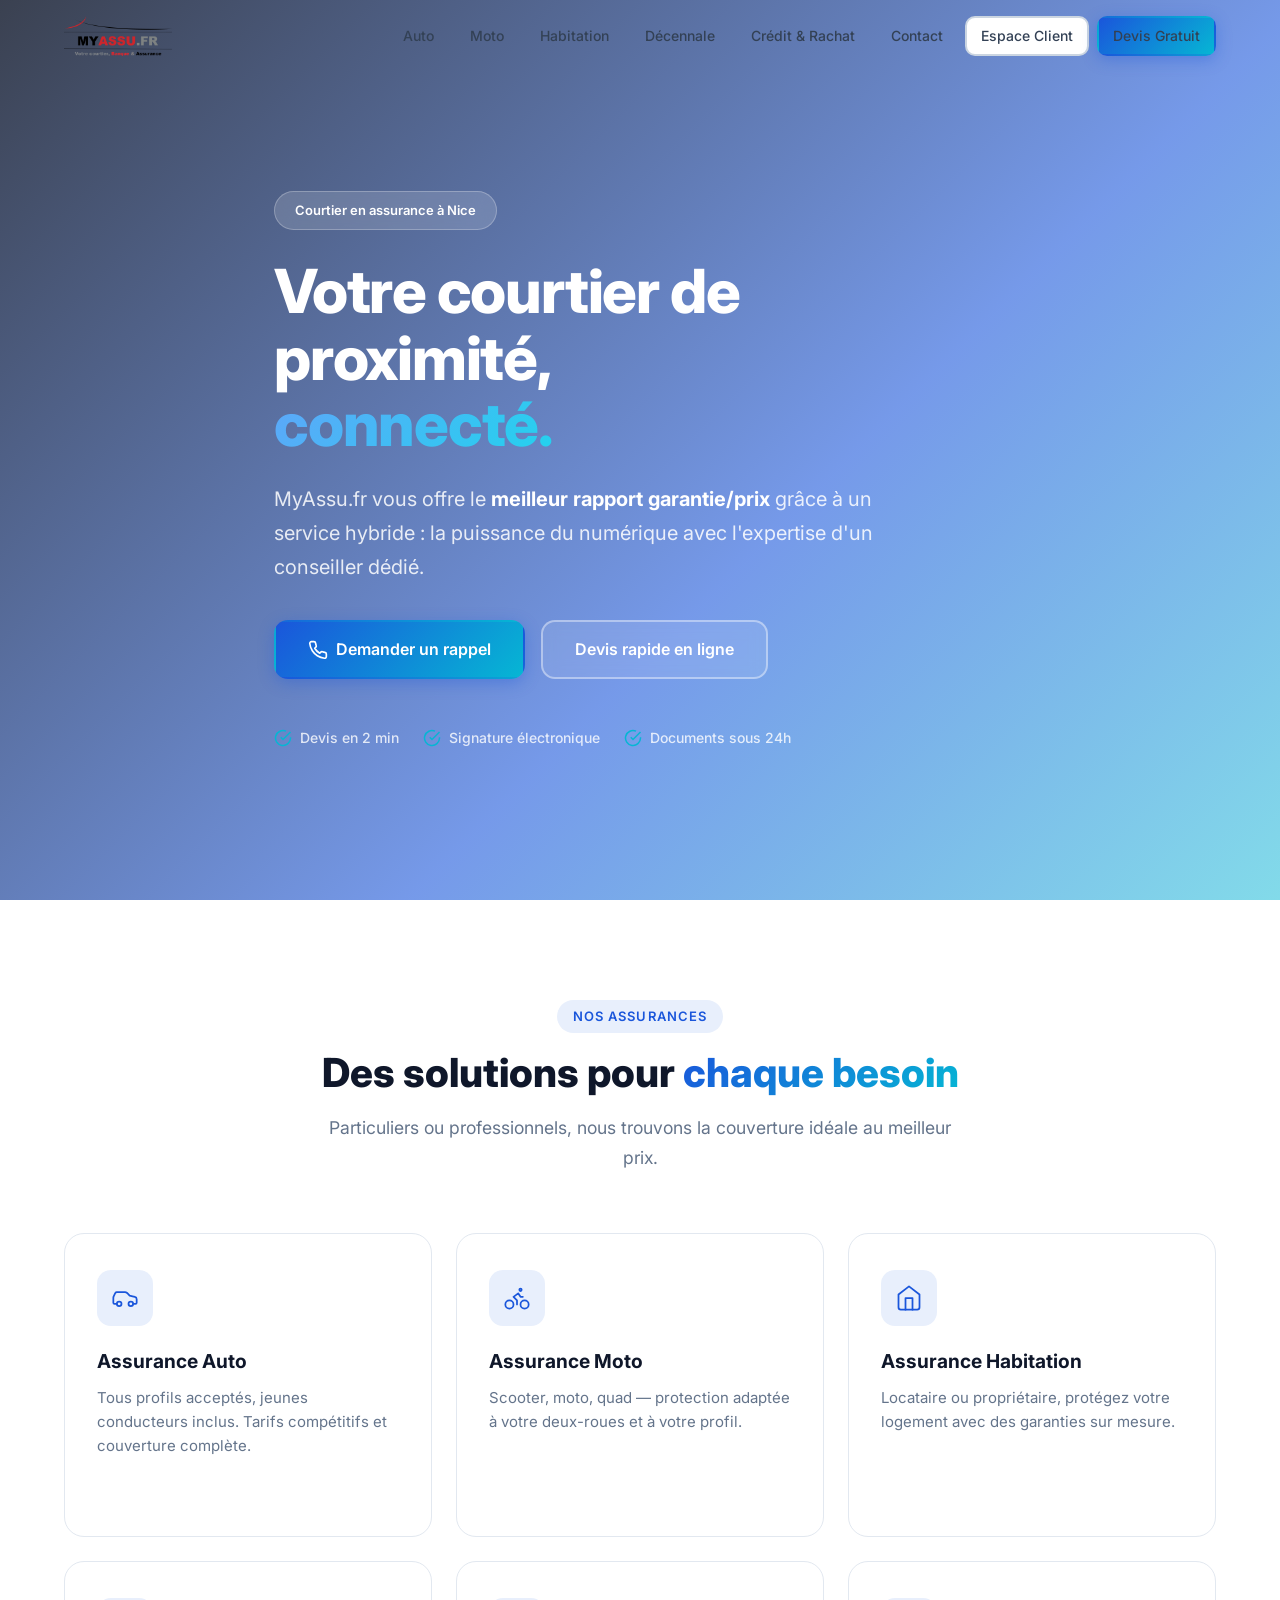
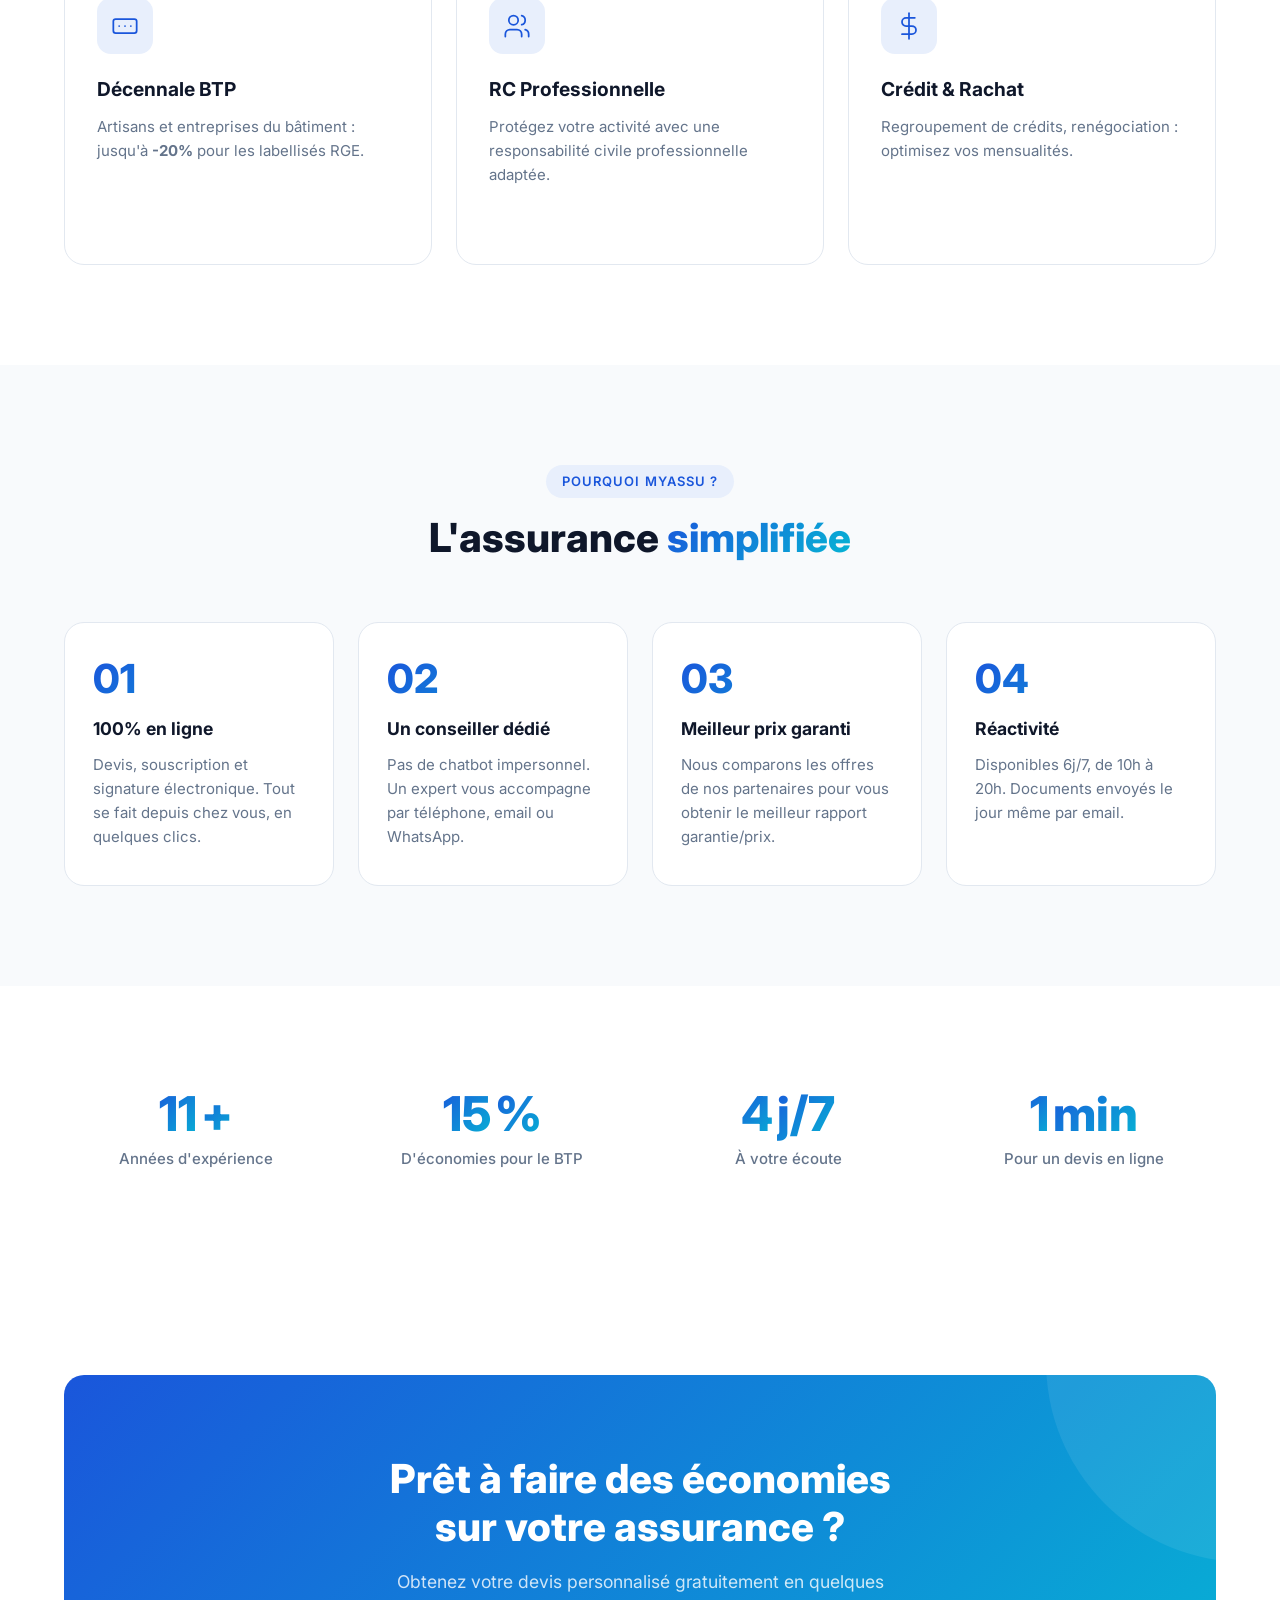
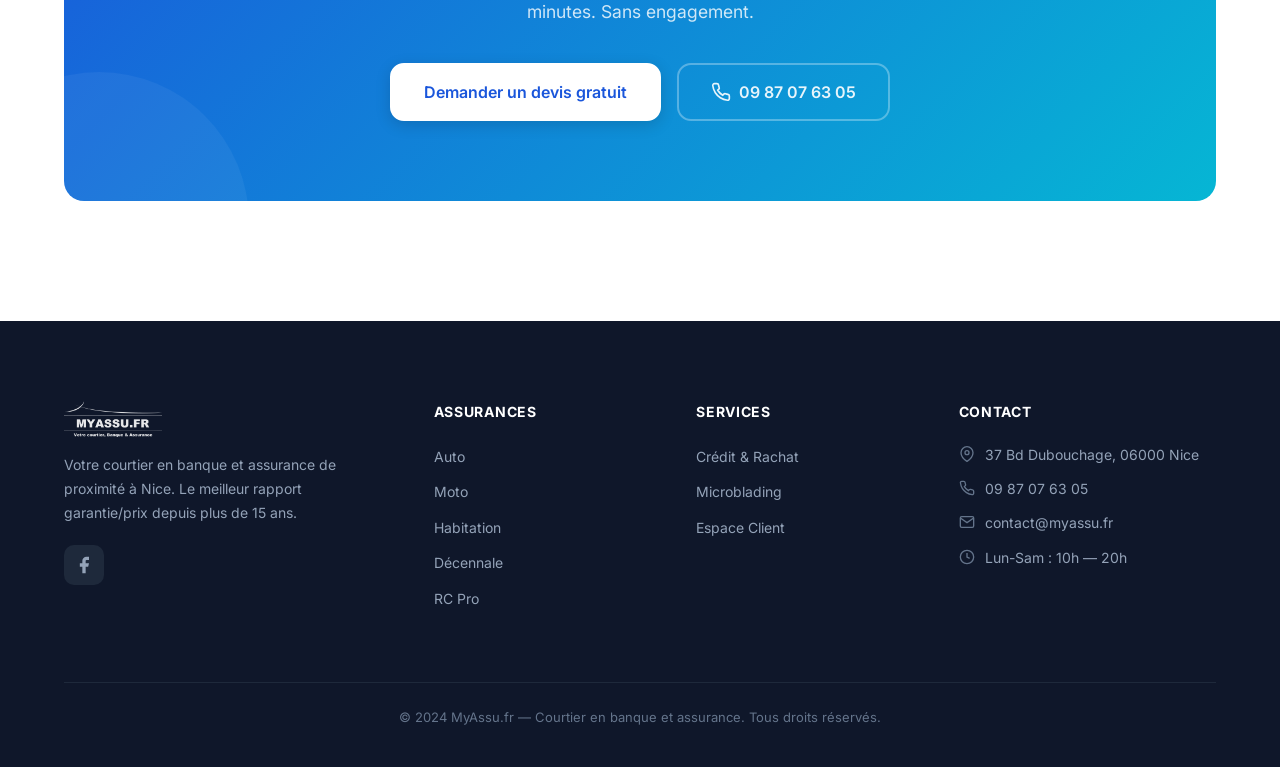
==== index.html @ 9a88eab0 "Initial commit: landing page MyAssu.fr Landing page statique moderne pour démarchage client. Hero av" ====
<!DOCTYPE html>
<html lang="fr">
<head>
  <meta charset="UTF-8">
  <meta name="viewport" content="width=device-width, initial-scale=1.0">
  <title>MyAssu.fr — Courtier en Assurance à Nice</title>
  <meta name="description" content="MyAssu.fr, votre courtier en banque et assurance de proximité à Nice. Devis en ligne, signature électronique, meilleur rapport garantie/prix.">
  <link rel="stylesheet" href="css/style.css">
  <link rel="preconnect" href="https://fonts.googleapis.com">
  <link rel="preconnect" href="https://fonts.gstatic.com" crossorigin>
  <link href="https://fonts.googleapis.com/css2?family=Inter:wght@400;500;600;700;800&display=swap" rel="stylesheet">
</head>
<body>

  <!-- NAVBAR -->
  <nav class="navbar" id="navbar">
    <div class="container nav-container">
      <a href="https://myassu.fr/" class="nav-logo">
        <img src="assets/logo.png" alt="MyAssu.fr">
      </a>
      <button class="nav-toggle" id="navToggle" aria-label="Menu">
        <span></span><span></span><span></span>
      </button>
      <ul class="nav-links" id="navLinks">
        <li><a href="https://myassu.fr/Assurance-Auto/">Auto</a></li>
        <li><a href="https://myassu.fr/Assurance-Moto/">Moto</a></li>
        <li><a href="https://myassu.fr/Assurance-Habitation/">Habitation</a></li>
        <li><a href="https://myassu.fr/Assurance-Decennale/">Décennale</a></li>
        <li><a href="https://myassu.fr/Crédit-Rachat/">Crédit & Rachat</a></li>
        <li><a href="https://myassu.fr/Contacts/">Contact</a></li>
        <li><a href="http://www.gestion-assurances.com/clients/pages/spc_connexion_client.aspx?Domaine=myassu.fr" class="btn btn-sm btn-outline">Espace Client</a></li>
        <li><a href="https://myassu.fr/Contacts/" class="btn btn-sm btn-primary">Devis Gratuit</a></li>
      </ul>
    </div>
  </nav>

  <!-- HERO -->
  <header class="hero">
    <div class="hero-bg">
      <video class="hero-video" autoplay muted loop playsinline>
        <source src="assets/hero-video.mp4" type="video/mp4">
      </video>
      <div class="hero-overlay"></div>
    </div>
    <div class="container hero-content">
      <div class="hero-badge">Courtier en assurance à Nice</div>
      <h1>Votre courtier de proximité,<br><span class="text-gradient">connecté.</span></h1>
      <p class="hero-subtitle">MyAssu.fr vous offre le <strong>meilleur rapport garantie/prix</strong> grâce à un service hybride : la puissance du numérique avec l'expertise d'un conseiller dédié.</p>
      <div class="hero-ctas">
        <a href="https://myassu.fr/Contacts/" class="btn btn-primary btn-lg">
          <svg width="20" height="20" viewBox="0 0 24 24" fill="none" stroke="currentColor" stroke-width="2" stroke-linecap="round" stroke-linejoin="round"><path d="M22 16.92v3a2 2 0 0 1-2.18 2 19.79 19.79 0 0 1-8.63-3.07 19.5 19.5 0 0 1-6-6 19.79 19.79 0 0 1-3.07-8.67A2 2 0 0 1 4.11 2h3a2 2 0 0 1 2 1.72c.127.96.361 1.903.7 2.81a2 2 0 0 1-.45 2.11L8.09 9.91a16 16 0 0 0 6 6l1.27-1.27a2 2 0 0 1 2.11-.45c.907.339 1.85.573 2.81.7A2 2 0 0 1 22 16.92z"/></svg>
          Demander un rappel
        </a>
        <a href="https://myassu.fr/Contacts/" class="btn btn-outline btn-lg">Devis rapide en ligne</a>
      </div>
      <div class="hero-trust">
        <div class="trust-item">
          <svg width="18" height="18" viewBox="0 0 24 24" fill="none" stroke="currentColor" stroke-width="2"><path d="M22 11.08V12a10 10 0 1 1-5.93-9.14"/><polyline points="22 4 12 14.01 9 11.01"/></svg>
          Devis en 2 min
        </div>
        <div class="trust-item">
          <svg width="18" height="18" viewBox="0 0 24 24" fill="none" stroke="currentColor" stroke-width="2"><path d="M22 11.08V12a10 10 0 1 1-5.93-9.14"/><polyline points="22 4 12 14.01 9 11.01"/></svg>
          Signature électronique
        </div>
        <div class="trust-item">
          <svg width="18" height="18" viewBox="0 0 24 24" fill="none" stroke="currentColor" stroke-width="2"><path d="M22 11.08V12a10 10 0 1 1-5.93-9.14"/><polyline points="22 4 12 14.01 9 11.01"/></svg>
          Documents sous 24h
        </div>
      </div>
    </div>
  </header>

  <!-- SERVICES -->
  <section class="services" id="services">
    <div class="container">
      <div class="section-header">
        <span class="section-tag">Nos Assurances</span>
        <h2>Des solutions pour <span class="text-gradient">chaque besoin</span></h2>
        <p>Particuliers ou professionnels, nous trouvons la couverture idéale au meilleur prix.</p>
      </div>
      <div class="services-grid">

        <a href="https://myassu.fr/Assurance-Auto/" class="service-card">
          <div class="service-icon">
            <svg width="28" height="28" viewBox="0 0 24 24" fill="none" stroke="currentColor" stroke-width="1.5" stroke-linecap="round" stroke-linejoin="round"><path d="M19 17h2c.6 0 1-.4 1-1v-3c0-.9-.7-1.7-1.5-1.9C18.7 10.6 16 10 16 10s-1.3-1.4-2.2-2.3c-.5-.4-1.1-.7-1.8-.7H5c-.6 0-1.1.4-1.4.9l-1.4 2.9A3.7 3.7 0 0 0 2 12v4c0 .6.4 1 1 1h2"/><circle cx="7" cy="17" r="2"/><circle cx="17" cy="17" r="2"/></svg>
          </div>
          <h3>Assurance Auto</h3>
          <p>Tous profils acceptés, jeunes conducteurs inclus. Tarifs compétitifs et couverture complète.</p>
          <span class="service-link">Obtenir un devis →</span>
        </a>

        <a href="https://myassu.fr/Assurance-Moto/" class="service-card">
          <div class="service-icon">
            <svg width="28" height="28" viewBox="0 0 24 24" fill="none" stroke="currentColor" stroke-width="1.5" stroke-linecap="round" stroke-linejoin="round"><circle cx="18.5" cy="17.5" r="3.5"/><circle cx="5.5" cy="17.5" r="3.5"/><path d="M15 6a1 1 0 1 0 0-2 1 1 0 0 0 0 2zm-3 11.5V14l-3-3 4-3 2 3h2"/></svg>
          </div>
          <h3>Assurance Moto</h3>
          <p>Scooter, moto, quad — protection adaptée à votre deux-roues et à votre profil.</p>
          <span class="service-link">Obtenir un devis →</span>
        </a>

        <a href="https://myassu.fr/Assurance-Habitation/" class="service-card">
          <div class="service-icon">
            <svg width="28" height="28" viewBox="0 0 24 24" fill="none" stroke="currentColor" stroke-width="1.5" stroke-linecap="round" stroke-linejoin="round"><path d="m3 9 9-7 9 7v11a2 2 0 0 1-2 2H5a2 2 0 0 1-2-2z"/><polyline points="9 22 9 12 15 12 15 22"/></svg>
          </div>
          <h3>Assurance Habitation</h3>
          <p>Locataire ou propriétaire, protégez votre logement avec des garanties sur mesure.</p>
          <span class="service-link">Obtenir un devis →</span>
        </a>

        <a href="https://myassu.fr/Assurance-Decennale/" class="service-card">
          <div class="service-icon">
            <svg width="28" height="28" viewBox="0 0 24 24" fill="none" stroke="currentColor" stroke-width="1.5" stroke-linecap="round" stroke-linejoin="round"><rect x="2" y="6" width="20" height="12" rx="2"/><path d="M12 12h.01"/><path d="M17 12h.01"/><path d="M7 12h.01"/></svg>
          </div>
          <h3>Décennale BTP</h3>
          <p>Artisans et entreprises du bâtiment : jusqu'à <strong>-20%</strong> pour les labellisés RGE.</p>
          <span class="service-link">Obtenir un devis →</span>
        </a>

        <a href="https://myassurance.plussimple.fr/assurances" class="service-card">
          <div class="service-icon">
            <svg width="28" height="28" viewBox="0 0 24 24" fill="none" stroke="currentColor" stroke-width="1.5" stroke-linecap="round" stroke-linejoin="round"><path d="M16 21v-2a4 4 0 0 0-4-4H6a4 4 0 0 0-4 4v2"/><circle cx="9" cy="7" r="4"/><path d="M22 21v-2a4 4 0 0 0-3-3.87"/><path d="M16 3.13a4 4 0 0 1 0 7.75"/></svg>
          </div>
          <h3>RC Professionnelle</h3>
          <p>Protégez votre activité avec une responsabilité civile professionnelle adaptée.</p>
          <span class="service-link">Obtenir un devis →</span>
        </a>

        <a href="https://myassu.fr/Crédit-Rachat/" class="service-card">
          <div class="service-icon">
            <svg width="28" height="28" viewBox="0 0 24 24" fill="none" stroke="currentColor" stroke-width="1.5" stroke-linecap="round" stroke-linejoin="round"><line x1="12" y1="1" x2="12" y2="23"/><path d="M17 5H9.5a3.5 3.5 0 0 0 0 7h5a3.5 3.5 0 0 1 0 7H6"/></svg>
          </div>
          <h3>Crédit & Rachat</h3>
          <p>Regroupement de crédits, renégociation : optimisez vos mensualités.</p>
          <span class="service-link">En savoir plus →</span>
        </a>

      </div>
    </div>
  </section>

  <!-- AVANTAGES -->
  <section class="advantages">
    <div class="container">
      <div class="section-header">
        <span class="section-tag">Pourquoi MyAssu ?</span>
        <h2>L'assurance <span class="text-gradient">simplifiée</span></h2>
      </div>
      <div class="advantages-grid">
        <div class="advantage-card">
          <div class="advantage-number">01</div>
          <h3>100% en ligne</h3>
          <p>Devis, souscription et signature électronique. Tout se fait depuis chez vous, en quelques clics.</p>
        </div>
        <div class="advantage-card">
          <div class="advantage-number">02</div>
          <h3>Un conseiller dédié</h3>
          <p>Pas de chatbot impersonnel. Un expert vous accompagne par téléphone, email ou WhatsApp.</p>
        </div>
        <div class="advantage-card">
          <div class="advantage-number">03</div>
          <h3>Meilleur prix garanti</h3>
          <p>Nous comparons les offres de nos partenaires pour vous obtenir le meilleur rapport garantie/prix.</p>
        </div>
        <div class="advantage-card">
          <div class="advantage-number">04</div>
          <h3>Réactivité</h3>
          <p>Disponibles 6j/7, de 10h à 20h. Documents envoyés le jour même par email.</p>
        </div>
      </div>
    </div>
  </section>

  <!-- STATS -->
  <section class="stats">
    <div class="container">
      <div class="stats-grid">
        <div class="stat-item">
          <div class="stat-number" data-target="15">0</div>
          <div class="stat-suffix">+</div>
          <div class="stat-label">Années d'expérience</div>
        </div>
        <div class="stat-item">
          <div class="stat-number" data-target="20">0</div>
          <div class="stat-suffix">%</div>
          <div class="stat-label">D'économies pour le BTP</div>
        </div>
        <div class="stat-item">
          <div class="stat-number" data-target="6">0</div>
          <div class="stat-suffix">j/7</div>
          <div class="stat-label">À votre écoute</div>
        </div>
        <div class="stat-item">
          <div class="stat-number" data-target="2">0</div>
          <div class="stat-suffix">min</div>
          <div class="stat-label">Pour un devis en ligne</div>
        </div>
      </div>
    </div>
  </section>

  <!-- CTA -->
  <section class="cta-section">
    <div class="container">
      <div class="cta-card">
        <div class="cta-content">
          <h2>Prêt à faire des économies<br>sur votre assurance ?</h2>
          <p>Obtenez votre devis personnalisé gratuitement en quelques minutes. Sans engagement.</p>
          <div class="cta-buttons">
            <a href="https://myassu.fr/Contacts/" class="btn btn-white btn-lg">
              Demander un devis gratuit
            </a>
            <a href="tel:0987076305" class="btn btn-ghost btn-lg">
              <svg width="20" height="20" viewBox="0 0 24 24" fill="none" stroke="currentColor" stroke-width="2"><path d="M22 16.92v3a2 2 0 0 1-2.18 2 19.79 19.79 0 0 1-8.63-3.07 19.5 19.5 0 0 1-6-6 19.79 19.79 0 0 1-3.07-8.67A2 2 0 0 1 4.11 2h3a2 2 0 0 1 2 1.72c.127.96.361 1.903.7 2.81a2 2 0 0 1-.45 2.11L8.09 9.91a16 16 0 0 0 6 6l1.27-1.27a2 2 0 0 1 2.11-.45c.907.339 1.85.573 2.81.7A2 2 0 0 1 22 16.92z"/></svg>
              09 87 07 63 05
            </a>
          </div>
        </div>
      </div>
    </div>
  </section>

  <!-- FOOTER -->
  <footer class="footer">
    <div class="container">
      <div class="footer-grid">
        <div class="footer-brand">
          <img src="assets/logo.png" alt="MyAssu.fr" class="footer-logo">
          <p>Votre courtier en banque et assurance de proximité à Nice. Le meilleur rapport garantie/prix depuis plus de 15 ans.</p>
          <div class="footer-social">
            <a href="https://www.facebook.com/myassu.myassu.1/" aria-label="Facebook" target="_blank" rel="noopener">
              <svg width="20" height="20" viewBox="0 0 24 24" fill="currentColor"><path d="M18 2h-3a5 5 0 0 0-5 5v3H7v4h3v8h4v-8h3l1-4h-4V7a1 1 0 0 1 1-1h3z"/></svg>
            </a>
          </div>
        </div>
        <div class="footer-links">
          <h4>Assurances</h4>
          <ul>
            <li><a href="https://myassu.fr/Assurance-Auto/">Auto</a></li>
            <li><a href="https://myassu.fr/Assurance-Moto/">Moto</a></li>
            <li><a href="https://myassu.fr/Assurance-Habitation/">Habitation</a></li>
            <li><a href="https://myassu.fr/Assurance-Decennale/">Décennale</a></li>
            <li><a href="https://myassurance.plussimple.fr/assurances">RC Pro</a></li>
          </ul>
        </div>
        <div class="footer-links">
          <h4>Services</h4>
          <ul>
            <li><a href="https://myassu.fr/Crédit-Rachat/">Crédit & Rachat</a></li>
            <li><a href="https://myassu.fr/Assurance-Microblading/">Microblading</a></li>
            <li><a href="http://www.gestion-assurances.com/clients/pages/spc_connexion_client.aspx?Domaine=myassu.fr">Espace Client</a></li>
          </ul>
        </div>
        <div class="footer-contact">
          <h4>Contact</h4>
          <ul>
            <li>
              <svg width="16" height="16" viewBox="0 0 24 24" fill="none" stroke="currentColor" stroke-width="2"><path d="M21 10c0 7-9 13-9 13s-9-6-9-13a9 9 0 0 1 18 0z"/><circle cx="12" cy="10" r="3"/></svg>
              37 Bd Dubouchage, 06000 Nice
            </li>
            <li>
              <svg width="16" height="16" viewBox="0 0 24 24" fill="none" stroke="currentColor" stroke-width="2"><path d="M22 16.92v3a2 2 0 0 1-2.18 2 19.79 19.79 0 0 1-8.63-3.07 19.5 19.5 0 0 1-6-6 19.79 19.79 0 0 1-3.07-8.67A2 2 0 0 1 4.11 2h3a2 2 0 0 1 2 1.72c.127.96.361 1.903.7 2.81a2 2 0 0 1-.45 2.11L8.09 9.91a16 16 0 0 0 6 6l1.27-1.27a2 2 0 0 1 2.11-.45c.907.339 1.85.573 2.81.7A2 2 0 0 1 22 16.92z"/></svg>
              <a href="tel:0987076305">09 87 07 63 05</a>
            </li>
            <li>
              <svg width="16" height="16" viewBox="0 0 24 24" fill="none" stroke="currentColor" stroke-width="2"><path d="M4 4h16c1.1 0 2 .9 2 2v12c0 1.1-.9 2-2 2H4c-1.1 0-2-.9-2-2V6c0-1.1.9-2 2-2z"/><polyline points="22,6 12,13 2,6"/></svg>
              <a href="mailto:contact@myassu.fr">contact@myassu.fr</a>
            </li>
            <li>
              <svg width="16" height="16" viewBox="0 0 24 24" fill="none" stroke="currentColor" stroke-width="2"><circle cx="12" cy="12" r="10"/><polyline points="12 6 12 12 16 14"/></svg>
              Lun-Sam : 10h — 20h
            </li>
          </ul>
        </div>
      </div>
      <div class="footer-bottom">
        <p>&copy; 2024 MyAssu.fr — Courtier en banque et assurance. Tous droits réservés.</p>
      </div>
    </div>
  </footer>

  <script src="js/main.js"></script>
</body>
</html>
---- css/style.css ----
/* ============================================
   MyAssu.fr — Modern Landing Page
   ============================================ */

:root {
  --primary: #1a56db;
  --primary-dark: #1442a8;
  --primary-light: #e8effc;
  --accent: #06b6d4;
  --accent-dark: #0891b2;
  --dark: #0f172a;
  --dark-700: #1e293b;
  --dark-600: #334155;
  --gray-500: #64748b;
  --gray-400: #94a3b8;
  --gray-300: #cbd5e1;
  --gray-200: #e2e8f0;
  --gray-100: #f1f5f9;
  --gray-50: #f8fafc;
  --white: #ffffff;
  --gradient: linear-gradient(135deg, var(--primary), var(--accent));
  --gradient-text: linear-gradient(135deg, var(--primary), var(--accent));
  --shadow-sm: 0 1px 2px rgba(0,0,0,.05);
  --shadow: 0 4px 6px -1px rgba(0,0,0,.07), 0 2px 4px -2px rgba(0,0,0,.05);
  --shadow-md: 0 10px 25px -5px rgba(0,0,0,.08), 0 8px 10px -6px rgba(0,0,0,.04);
  --shadow-lg: 0 20px 50px -12px rgba(0,0,0,.12);
  --shadow-xl: 0 25px 60px -12px rgba(0,0,0,.18);
  --radius: 12px;
  --radius-lg: 20px;
  --radius-full: 9999px;
  --transition: .25s cubic-bezier(.4,0,.2,1);
}

/* RESET */
*,*::before,*::after{box-sizing:border-box;margin:0;padding:0}
html{scroll-behavior:smooth;-webkit-font-smoothing:antialiased;-moz-osx-font-smoothing:grayscale}
body{font-family:'Inter',system-ui,-apple-system,sans-serif;color:var(--dark);line-height:1.6;background:var(--white);overflow-x:hidden}
a{text-decoration:none;color:inherit;transition:color var(--transition)}
ul{list-style:none}
img{max-width:100%;height:auto;display:block}

/* CONTAINER */
.container{max-width:1200px;margin:0 auto;padding:0 24px}

/* BUTTONS */
.btn{display:inline-flex;align-items:center;gap:8px;font-weight:600;font-size:.938rem;border-radius:var(--radius);padding:12px 24px;transition:all var(--transition);cursor:pointer;border:2px solid transparent;line-height:1.4}
.btn-sm{padding:8px 18px;font-size:.875rem;border-radius:10px}
.btn-lg{padding:16px 32px;font-size:1rem;border-radius:14px}
.btn-primary{background:var(--gradient);color:var(--white);border-color:transparent;box-shadow:0 4px 15px rgba(26,86,219,.35)}
.btn-primary:hover{transform:translateY(-2px);box-shadow:0 8px 25px rgba(26,86,219,.45)}
.btn-outline{border-color:var(--gray-300);color:var(--dark);background:var(--white)}
.btn-outline:hover{border-color:var(--primary);color:var(--primary);background:var(--primary-light)}
.hero .btn-outline{border-color:rgba(255,255,255,.4);color:var(--white);background:rgba(255,255,255,.1);backdrop-filter:blur(8px)}
.hero .btn-outline:hover{border-color:var(--white);background:rgba(255,255,255,.2);color:var(--white)}
.btn-white{background:var(--white);color:var(--primary);border-color:var(--white);box-shadow:0 4px 15px rgba(0,0,0,.15)}
.btn-white:hover{transform:translateY(-2px);box-shadow:0 8px 25px rgba(0,0,0,.2)}
.btn-ghost{color:rgba(255,255,255,.9);border-color:rgba(255,255,255,.3)}
.btn-ghost:hover{color:var(--white);border-color:var(--white);background:rgba(255,255,255,.1)}

/* TEXT GRADIENT */
.text-gradient{background:var(--gradient-text);-webkit-background-clip:text;-webkit-text-fill-color:transparent;background-clip:text}
.hero .text-gradient{background:linear-gradient(135deg, #60a5fa, #22d3ee);-webkit-background-clip:text;-webkit-text-fill-color:transparent;background-clip:text}

/* SECTION HEADER */
.section-header{text-align:center;max-width:640px;margin:0 auto 60px}
.section-tag{display:inline-block;font-size:.813rem;font-weight:600;text-transform:uppercase;letter-spacing:.08em;color:var(--primary);background:var(--primary-light);padding:6px 16px;border-radius:var(--radius-full);margin-bottom:16px}
.section-header h2{font-size:clamp(1.75rem,4vw,2.5rem);font-weight:800;line-height:1.2;margin-bottom:16px}
.section-header p{font-size:1.1rem;color:var(--gray-500);line-height:1.7}

/* ============================================
   NAVBAR
   ============================================ */
.navbar{position:fixed;top:0;left:0;right:0;z-index:1000;padding:16px 0;transition:all var(--transition)}
.navbar.scrolled{background:rgba(255,255,255,.92);backdrop-filter:blur(20px);-webkit-backdrop-filter:blur(20px);box-shadow:var(--shadow);padding:10px 0}
.nav-container{display:flex;align-items:center;justify-content:space-between}
.nav-logo img{height:40px;width:auto}
.nav-links{display:flex;align-items:center;gap:8px}
.nav-links a{font-size:.875rem;font-weight:500;color:var(--dark-600);padding:8px 14px;border-radius:10px;transition:all var(--transition)}
.nav-links a:hover{color:var(--primary);background:var(--primary-light)}

/* Mobile toggle */
.nav-toggle{display:none;flex-direction:column;gap:5px;background:none;border:none;cursor:pointer;padding:8px}
.nav-toggle span{width:24px;height:2px;background:var(--dark);border-radius:2px;transition:all var(--transition)}
.nav-toggle.active span:nth-child(1){transform:rotate(45deg) translate(5px,5px)}
.nav-toggle.active span:nth-child(2){opacity:0}
.nav-toggle.active span:nth-child(3){transform:rotate(-45deg) translate(5px,-5px)}

/* ============================================
   HERO
   ============================================ */
.hero{position:relative;min-height:100vh;display:flex;align-items:center;padding:120px 0 80px;overflow:hidden}
.hero-bg{position:absolute;inset:0;z-index:0}
.hero-video{position:absolute;top:50%;left:50%;min-width:100%;min-height:100%;width:auto;height:auto;transform:translate(-50%,-50%);object-fit:cover}
.hero-overlay{position:absolute;inset:0;background:linear-gradient(135deg, rgba(15,23,42,.82) 0%, rgba(26,86,219,.6) 60%, rgba(6,182,212,.5) 100%)}
.hero-content{position:relative;z-index:1;max-width:780px}
.hero-badge{display:inline-flex;align-items:center;gap:8px;font-size:.813rem;font-weight:600;color:var(--white);background:rgba(255,255,255,.15);border:1px solid rgba(255,255,255,.25);padding:8px 20px;border-radius:var(--radius-full);margin-bottom:28px;backdrop-filter:blur(10px)}
.hero h1{font-size:clamp(2.2rem,5.5vw,3.8rem);font-weight:800;line-height:1.1;letter-spacing:-.02em;margin-bottom:24px;color:var(--white)}
.hero-subtitle{font-size:clamp(1.05rem,2vw,1.25rem);color:rgba(255,255,255,.85);line-height:1.7;max-width:600px;margin-bottom:36px}
.hero-subtitle strong{color:var(--white)}
.hero-ctas{display:flex;flex-wrap:wrap;gap:16px;margin-bottom:48px}
.hero-trust{display:flex;flex-wrap:wrap;gap:24px}
.trust-item{display:flex;align-items:center;gap:8px;font-size:.875rem;font-weight:500;color:rgba(255,255,255,.8)}
.trust-item svg{color:var(--accent);flex-shrink:0}

/* ============================================
   SERVICES
   ============================================ */
.services{padding:100px 0;background:var(--white)}
.services-grid{display:grid;grid-template-columns:repeat(3,1fr);gap:24px}
.service-card{display:block;padding:36px 32px;border-radius:var(--radius-lg);border:1px solid var(--gray-200);background:var(--white);transition:all var(--transition)}
.service-card:hover{border-color:var(--primary);box-shadow:var(--shadow-lg);transform:translateY(-4px)}
.service-icon{width:56px;height:56px;display:flex;align-items:center;justify-content:center;border-radius:14px;background:var(--primary-light);color:var(--primary);margin-bottom:20px;transition:all var(--transition)}
.service-card:hover .service-icon{background:var(--gradient);color:var(--white)}
.service-card h3{font-size:1.2rem;font-weight:700;margin-bottom:10px}
.service-card p{font-size:.938rem;color:var(--gray-500);line-height:1.6;margin-bottom:16px}
.service-link{font-size:.875rem;font-weight:600;color:var(--primary);opacity:0;transform:translateX(-8px);transition:all var(--transition)}
.service-card:hover .service-link{opacity:1;transform:translateX(0)}

/* ============================================
   ADVANTAGES
   ============================================ */
.advantages{padding:100px 0;background:var(--gray-50)}
.advantages-grid{display:grid;grid-template-columns:repeat(4,1fr);gap:24px}
.advantage-card{padding:36px 28px;border-radius:var(--radius-lg);background:var(--white);border:1px solid var(--gray-200);transition:all var(--transition)}
.advantage-card:hover{box-shadow:var(--shadow-md);transform:translateY(-2px)}
.advantage-number{font-size:2.5rem;font-weight:800;background:var(--gradient-text);-webkit-background-clip:text;-webkit-text-fill-color:transparent;background-clip:text;margin-bottom:16px;line-height:1}
.advantage-card h3{font-size:1.1rem;font-weight:700;margin-bottom:10px}
.advantage-card p{font-size:.938rem;color:var(--gray-500);line-height:1.6}

/* ============================================
   STATS
   ============================================ */
.stats{padding:80px 0;background:var(--white)}
.stats-grid{display:grid;grid-template-columns:repeat(4,1fr);gap:32px;text-align:center}
.stat-item{padding:24px}
.stat-number,.stat-suffix{display:inline;font-size:3rem;font-weight:800;background:var(--gradient-text);-webkit-background-clip:text;-webkit-text-fill-color:transparent;background-clip:text;line-height:1}
.stat-label{font-size:.938rem;color:var(--gray-500);margin-top:8px;font-weight:500}

/* ============================================
   CTA
   ============================================ */
.cta-section{padding:100px 0 120px}
.cta-card{background:var(--gradient);border-radius:var(--radius-lg);padding:80px 60px;text-align:center;position:relative;overflow:hidden}
.cta-card::before{content:'';position:absolute;top:-50%;right:-20%;width:400px;height:400px;border-radius:50%;background:rgba(255,255,255,.08);pointer-events:none}
.cta-card::after{content:'';position:absolute;bottom:-40%;left:-10%;width:300px;height:300px;border-radius:50%;background:rgba(255,255,255,.05);pointer-events:none}
.cta-content{position:relative;z-index:1}
.cta-content h2{font-size:clamp(1.5rem,4vw,2.5rem);font-weight:800;color:var(--white);line-height:1.2;margin-bottom:16px}
.cta-content p{font-size:1.1rem;color:rgba(255,255,255,.8);max-width:500px;margin:0 auto 36px;line-height:1.7}
.cta-buttons{display:flex;flex-wrap:wrap;gap:16px;justify-content:center}

/* ============================================
   FOOTER
   ============================================ */
.footer{background:var(--dark);color:var(--gray-400);padding:80px 0 40px}
.footer-grid{display:grid;grid-template-columns:1.5fr 1fr 1fr 1.2fr;gap:48px;margin-bottom:60px}
.footer-logo{height:36px;width:auto;margin-bottom:16px;filter:brightness(0) invert(1);opacity:.9}
.footer-brand p{font-size:.875rem;line-height:1.7;max-width:280px}
.footer-social{display:flex;gap:12px;margin-top:20px}
.footer-social a{width:40px;height:40px;display:flex;align-items:center;justify-content:center;border-radius:10px;background:var(--dark-700);color:var(--gray-400);transition:all var(--transition)}
.footer-social a:hover{background:var(--primary);color:var(--white)}
.footer-links h4,.footer-contact h4{font-size:.875rem;font-weight:700;color:var(--white);text-transform:uppercase;letter-spacing:.05em;margin-bottom:20px}
.footer-links li{margin-bottom:10px}
.footer-links a{font-size:.875rem;transition:color var(--transition)}
.footer-links a:hover{color:var(--white)}
.footer-contact li{display:flex;align-items:flex-start;gap:10px;font-size:.875rem;margin-bottom:12px}
.footer-contact svg{flex-shrink:0;margin-top:2px;color:var(--gray-500)}
.footer-contact a{transition:color var(--transition)}
.footer-contact a:hover{color:var(--white)}
.footer-bottom{border-top:1px solid var(--dark-700);padding-top:24px;text-align:center;font-size:.813rem;color:var(--gray-500)}

/* ============================================
   ANIMATIONS
   ============================================ */
.fade-up{opacity:0;transform:translateY(30px);transition:opacity .6s ease,transform .6s ease}
.fade-up.visible{opacity:1;transform:translateY(0)}
.fade-up:nth-child(2){transition-delay:.1s}
.fade-up:nth-child(3){transition-delay:.2s}
.fade-up:nth-child(4){transition-delay:.3s}
.fade-up:nth-child(5){transition-delay:.4s}
.fade-up:nth-child(6){transition-delay:.5s}

/* ============================================
   RESPONSIVE
   ============================================ */
@media(max-width:1024px){
  .services-grid{grid-template-columns:repeat(2,1fr)}
  .advantages-grid{grid-template-columns:repeat(2,1fr)}
  .stats-grid{grid-template-columns:repeat(2,1fr)}
  .footer-grid{grid-template-columns:repeat(2,1fr);gap:36px}
}

@media(max-width:768px){
  .nav-toggle{display:flex}
  .nav-links{
    position:fixed;top:0;right:-100%;width:80%;max-width:360px;height:100vh;
    flex-direction:column;align-items:stretch;gap:4px;
    background:var(--white);padding:80px 24px 40px;
    box-shadow:var(--shadow-xl);transition:right .35s ease;z-index:999
  }
  .nav-links.active{right:0}
  .nav-links a{padding:14px 16px;font-size:1rem;border-radius:var(--radius)}
  .hero{min-height:auto;padding:140px 0 80px}
  .hero h1{font-size:2rem}
  .hero-ctas{flex-direction:column}
  .hero-ctas .btn{justify-content:center;width:100%}
  .hero-trust{flex-direction:column;gap:12px}
  .services-grid{grid-template-columns:1fr}
  .advantages-grid{grid-template-columns:1fr}
  .stats-grid{grid-template-columns:repeat(2,1fr);gap:16px}
  .stat-number,.stat-suffix{font-size:2.2rem}
  .cta-card{padding:48px 28px}
  .cta-buttons{flex-direction:column}
  .cta-buttons .btn{justify-content:center;width:100%}
  .footer-grid{grid-template-columns:1fr;gap:32px}
}
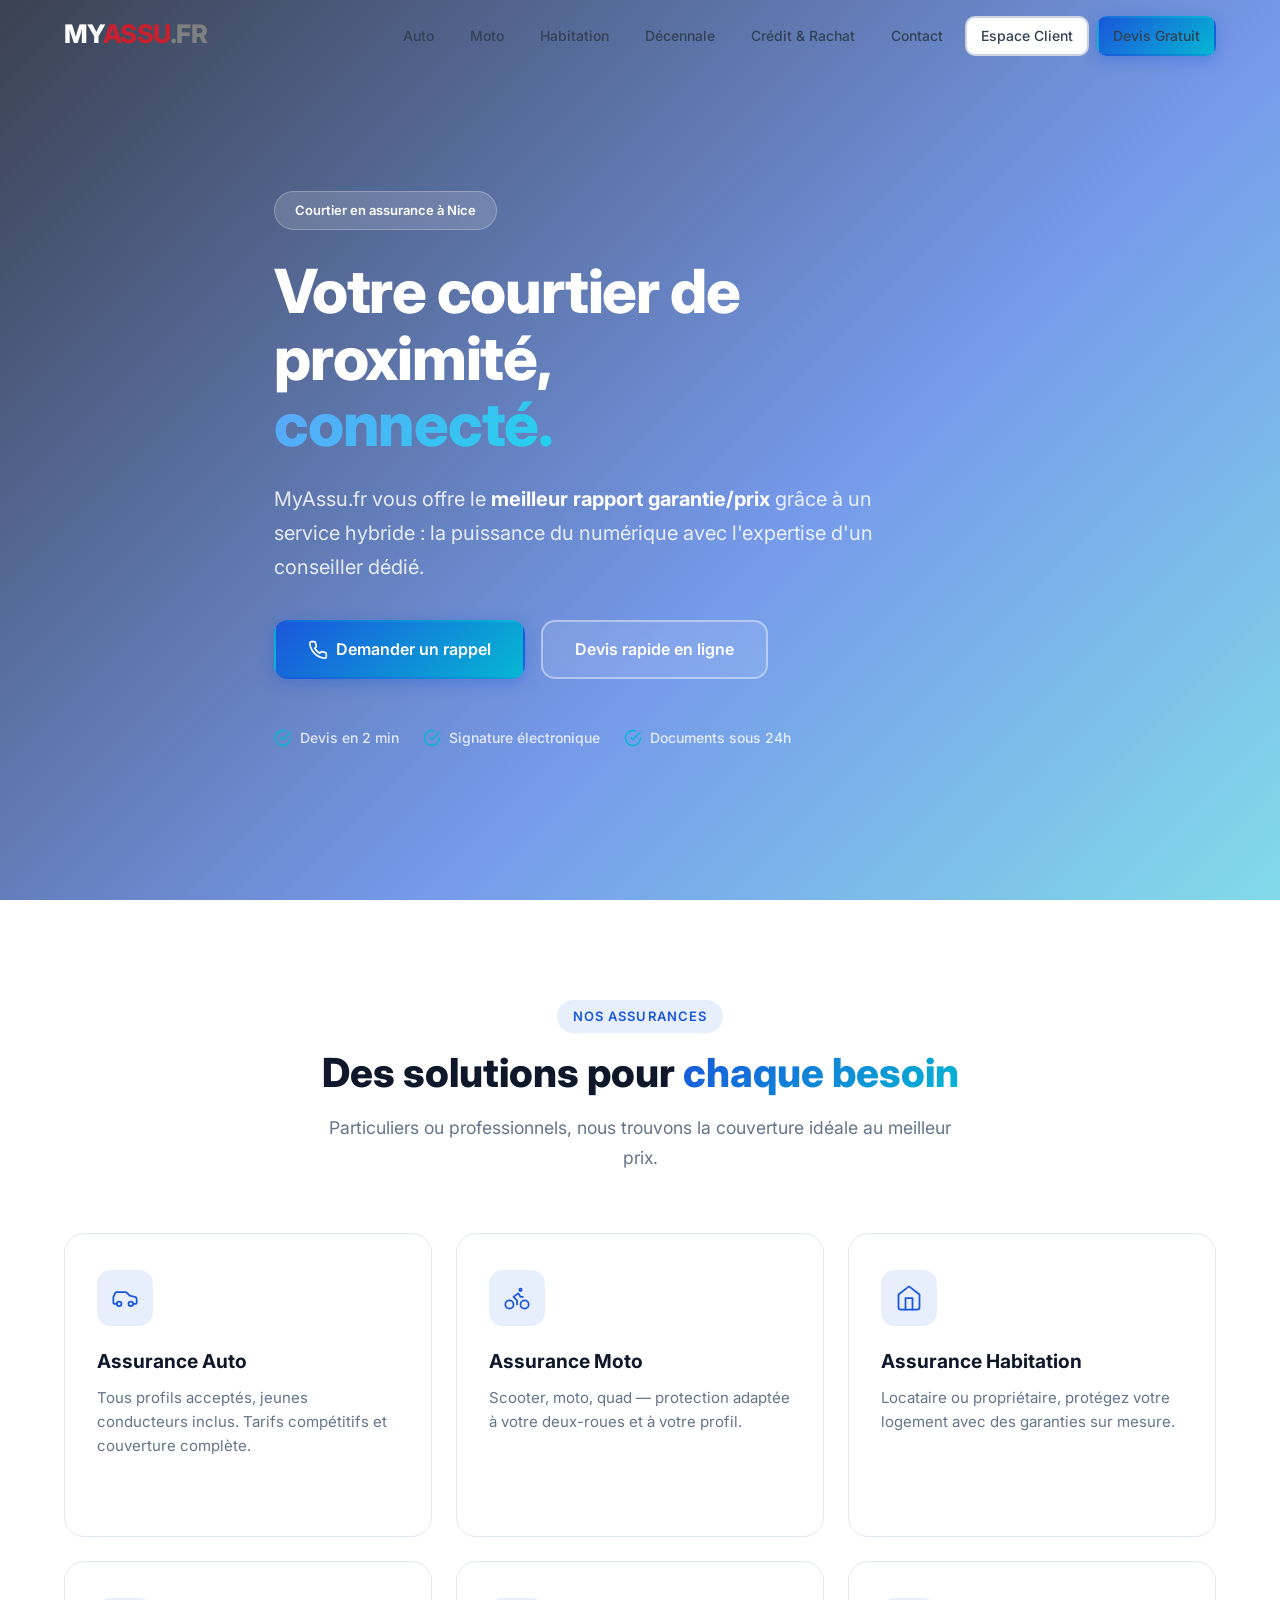
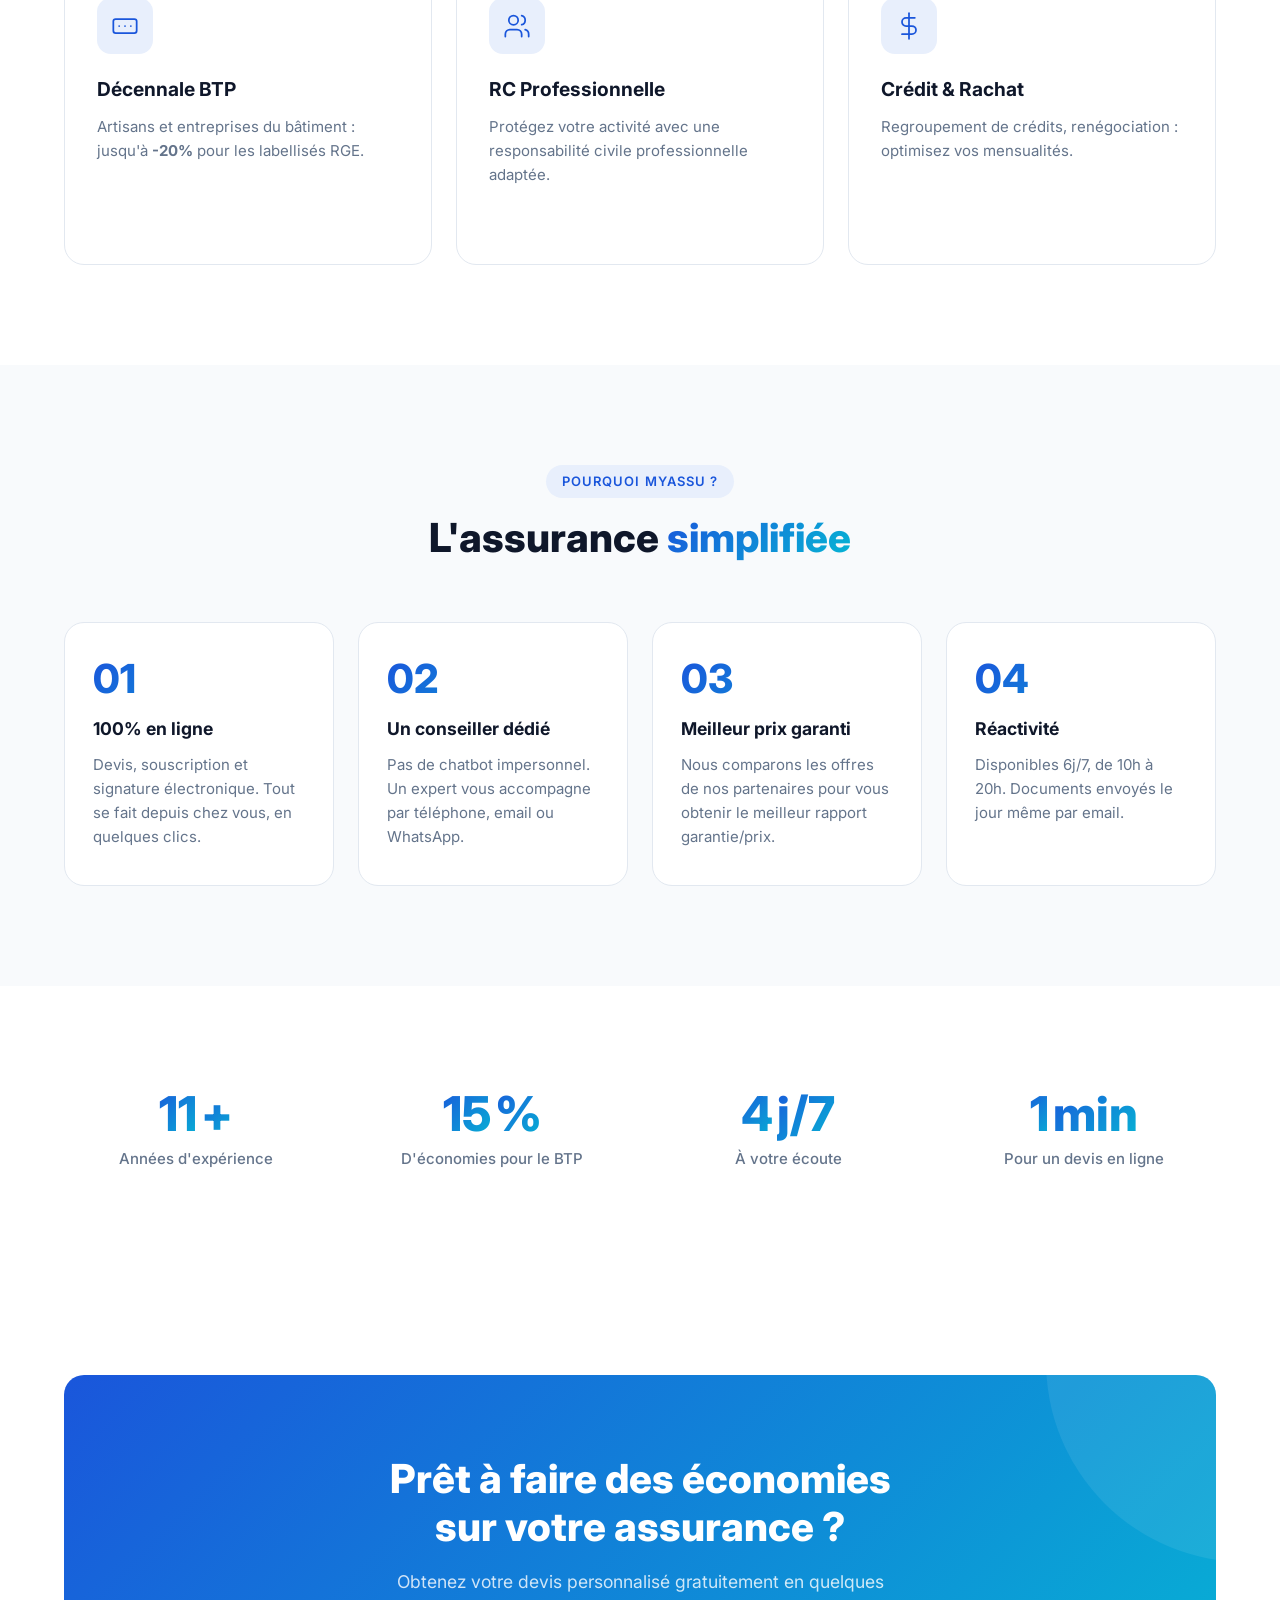
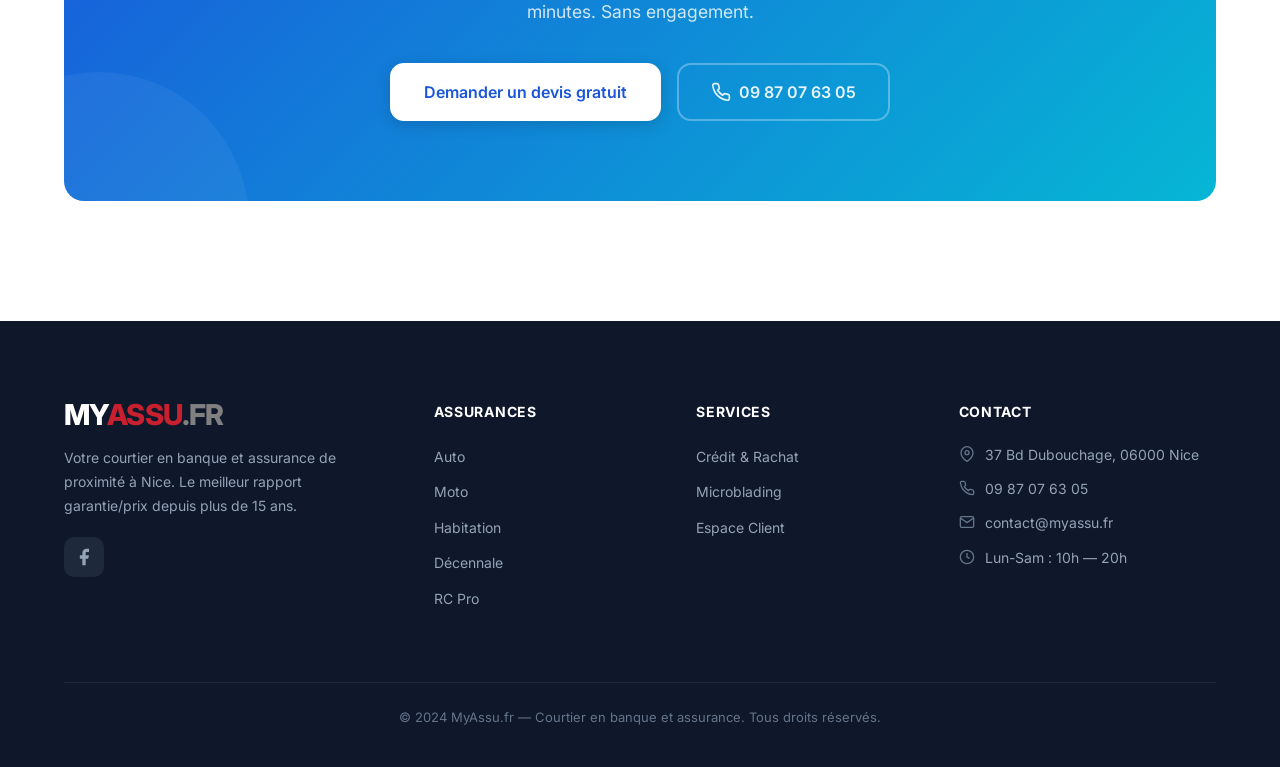
==== commit 70232350: "Remplace le logo image par un logo texte CSS (navbar + footer) Co-Authored-By: Claude Opus 4.6 <nore" ====
--- a/index.html
+++ b/index.html
@@ -16,7 +16,7 @@
   <nav class="navbar" id="navbar">
     <div class="container nav-container">
       <a href="https://myassu.fr/" class="nav-logo">
-        <img src="assets/logo.png" alt="MyAssu.fr">
+        <span class="logo-text"><span class="logo-my">MY</span><span class="logo-assu">ASSU</span><span class="logo-fr">.FR</span></span>
       </a>
       <button class="nav-toggle" id="navToggle" aria-label="Menu">
         <span></span><span></span><span></span>
@@ -224,7 +224,7 @@
     <div class="container">
       <div class="footer-grid">
         <div class="footer-brand">
-          <img src="assets/logo.png" alt="MyAssu.fr" class="footer-logo">
+          <span class="logo-text footer-logo"><span class="logo-my">MY</span><span class="logo-assu">ASSU</span><span class="logo-fr">.FR</span></span>
           <p>Votre courtier en banque et assurance de proximité à Nice. Le meilleur rapport garantie/prix depuis plus de 15 ans.</p>
           <div class="footer-social">
             <a href="https://www.facebook.com/myassu.myassu.1/" aria-label="Facebook" target="_blank" rel="noopener">
--- a/css/style.css
+++ b/css/style.css
@@ -73,6 +73,11 @@
 .navbar{position:fixed;top:0;left:0;right:0;z-index:1000;padding:16px 0;transition:all var(--transition)}
 .navbar.scrolled{background:rgba(255,255,255,.92);backdrop-filter:blur(20px);-webkit-backdrop-filter:blur(20px);box-shadow:var(--shadow);padding:10px 0}
 .nav-container{display:flex;align-items:center;justify-content:space-between}
+.logo-text{font-size:1.6rem;font-weight:800;letter-spacing:-.02em;line-height:1}
+.logo-my{color:var(--white)}
+.logo-assu{color:#C8202F}
+.logo-fr{color:#808080}
+.navbar.scrolled .logo-my{color:var(--dark)}
 .nav-logo img{height:40px;width:auto}
 .nav-links{display:flex;align-items:center;gap:8px}
 .nav-links a{font-size:.875rem;font-weight:500;color:var(--dark-600);padding:8px 14px;border-radius:10px;transition:all var(--transition)}
@@ -153,7 +158,7 @@
    ============================================ */
 .footer{background:var(--dark);color:var(--gray-400);padding:80px 0 40px}
 .footer-grid{display:grid;grid-template-columns:1.5fr 1fr 1fr 1.2fr;gap:48px;margin-bottom:60px}
-.footer-logo{height:36px;width:auto;margin-bottom:16px;filter:brightness(0) invert(1);opacity:.9}
+.footer-logo{display:block;margin-bottom:16px;font-size:1.8rem}
 .footer-brand p{font-size:.875rem;line-height:1.7;max-width:280px}
 .footer-social{display:flex;gap:12px;margin-top:20px}
 .footer-social a{width:40px;height:40px;display:flex;align-items:center;justify-content:center;border-radius:10px;background:var(--dark-700);color:var(--gray-400);transition:all var(--transition)}
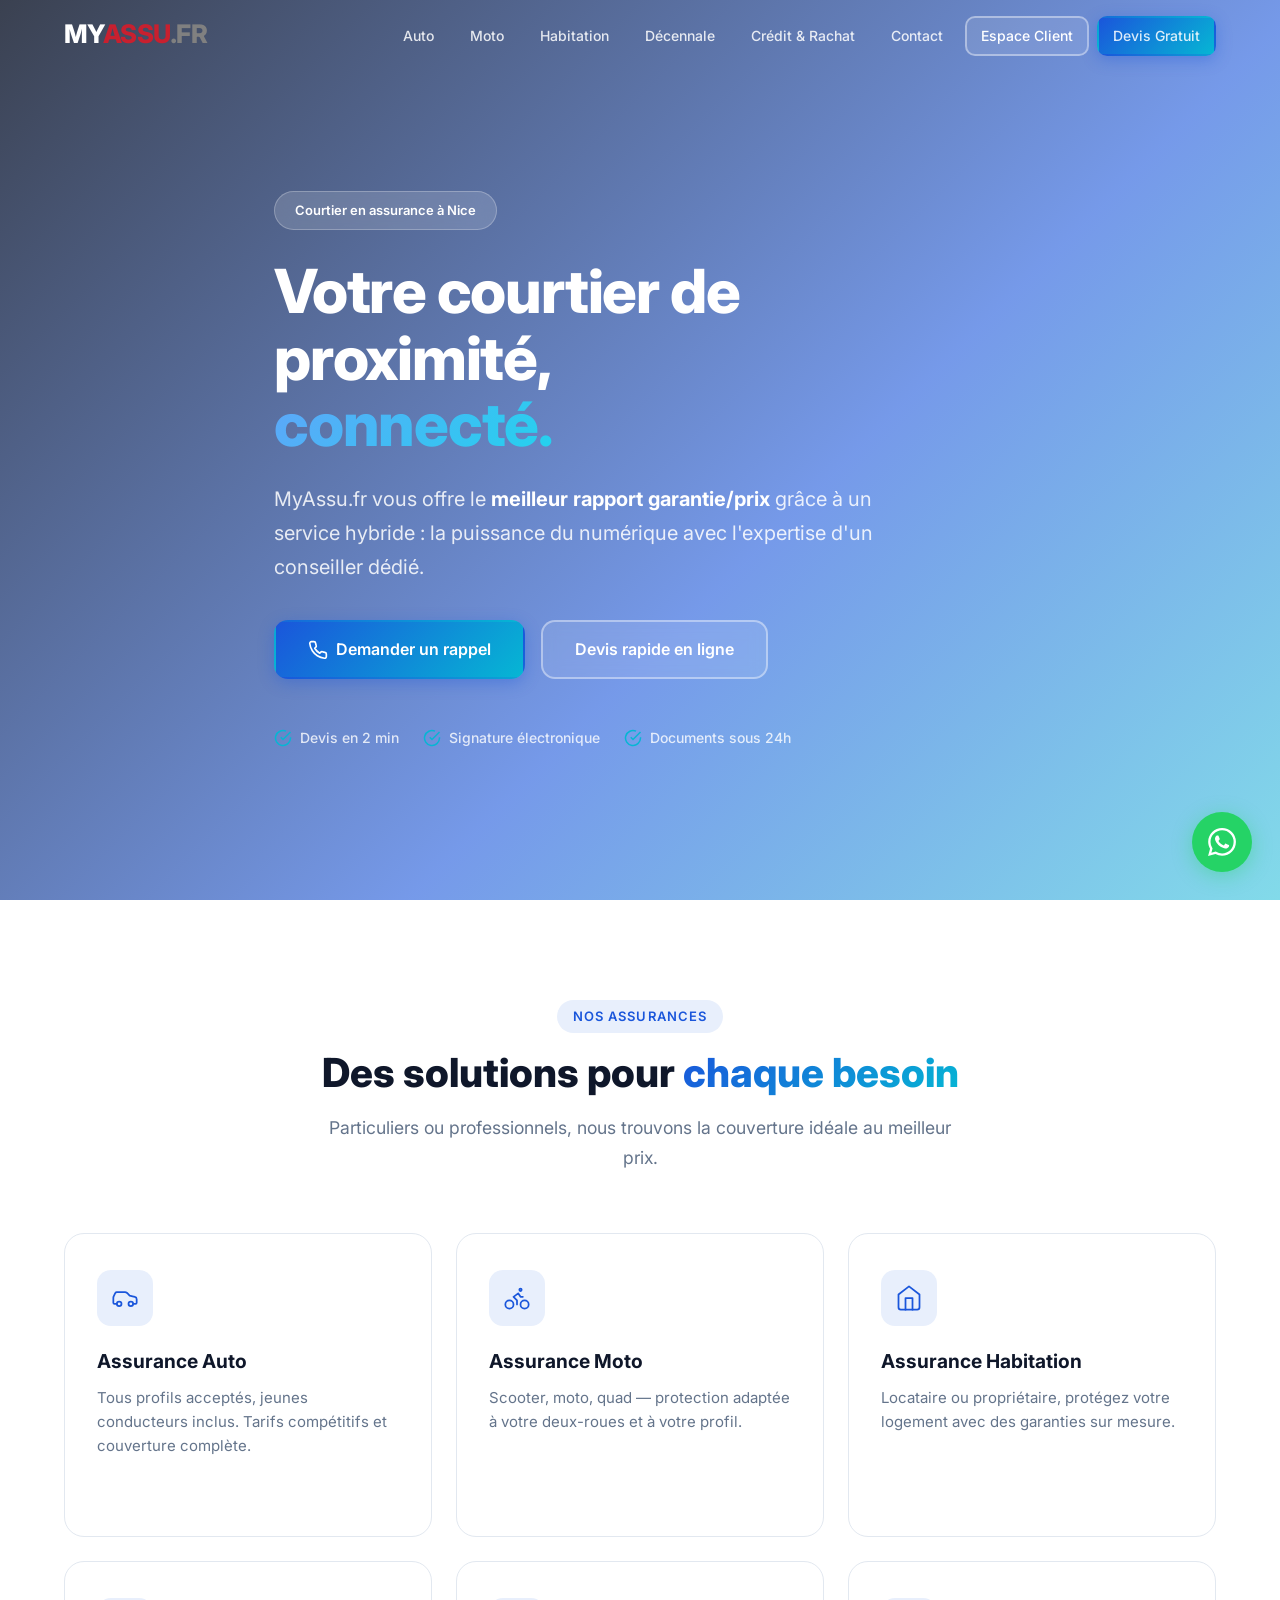
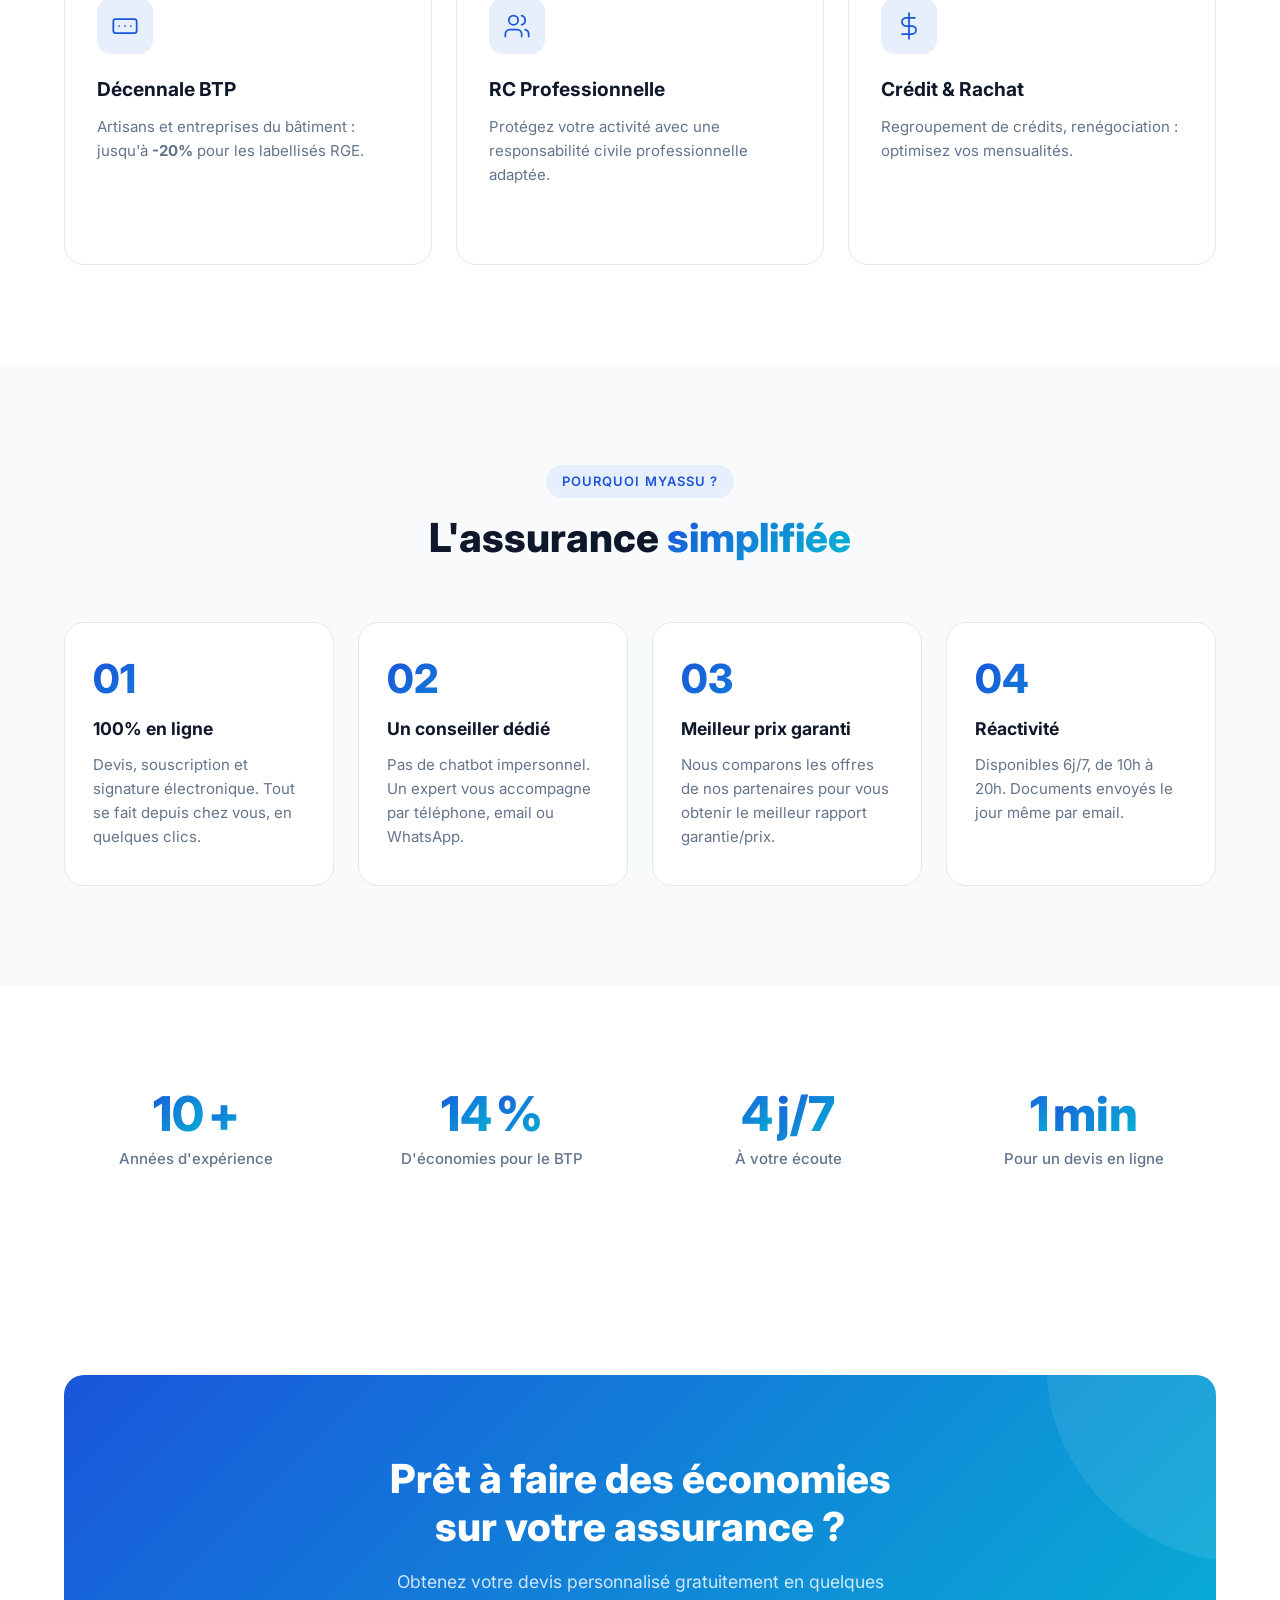
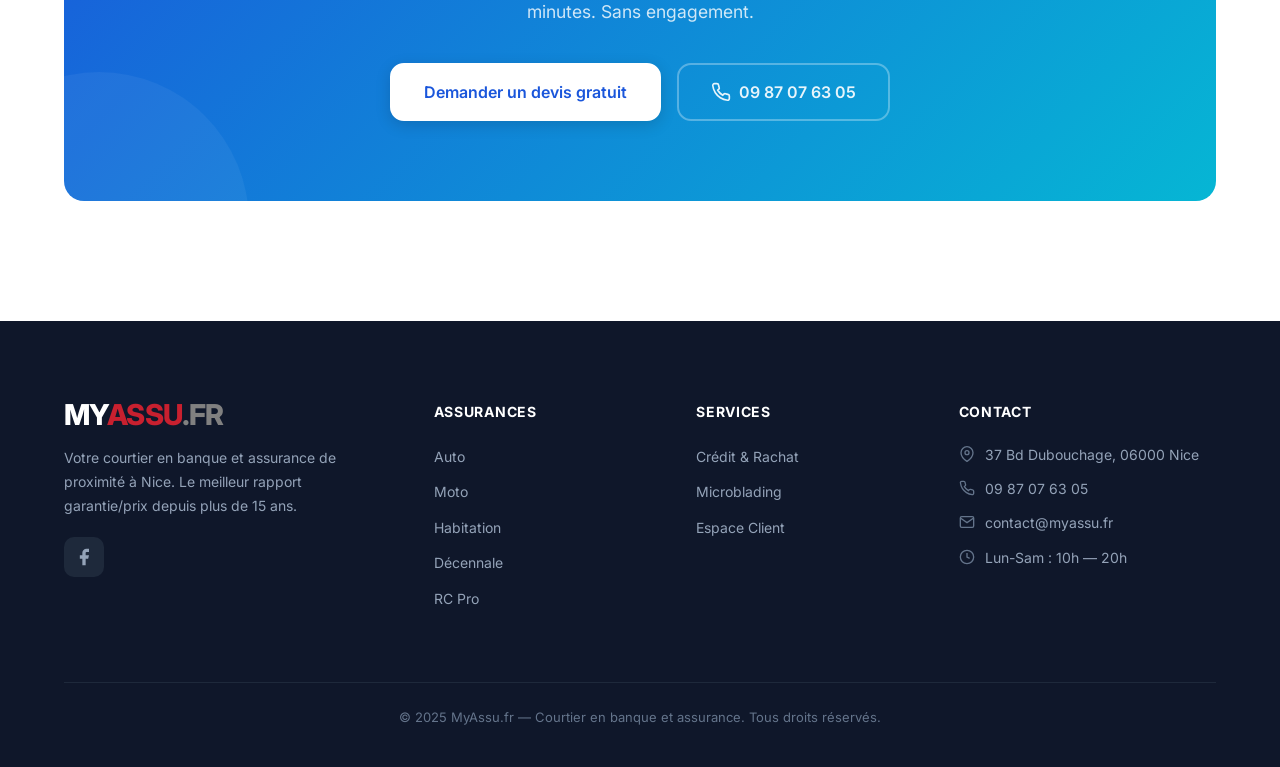
==== commit 98c39bbc: "Ajout pages produit, contact et améliorations design - Création des 5 pages produit (auto, moto, hab" ====
--- a/index.html
+++ b/index.html
@@ -5,6 +5,15 @@
   <meta name="viewport" content="width=device-width, initial-scale=1.0">
   <title>MyAssu.fr — Courtier en Assurance à Nice</title>
   <meta name="description" content="MyAssu.fr, votre courtier en banque et assurance de proximité à Nice. Devis en ligne, signature électronique, meilleur rapport garantie/prix.">
+  <meta property="og:title" content="MyAssu.fr — Courtier en Assurance à Nice">
+  <meta property="og:description" content="Votre courtier de proximité, connecté. Devis en ligne, signature électronique, meilleur rapport garantie/prix.">
+  <meta property="og:type" content="website">
+  <meta property="og:url" content="https://myassu.fr/">
+  <meta property="og:image" content="https://myassu.fr/assets/og-image.jpg">
+  <meta property="og:locale" content="fr_FR">
+  <meta name="twitter:card" content="summary_large_image">
+  <link rel="canonical" href="https://myassu.fr/">
+  <link rel="icon" type="image/png" href="assets/favicon.png">
   <link rel="stylesheet" href="css/style.css">
   <link rel="preconnect" href="https://fonts.googleapis.com">
   <link rel="preconnect" href="https://fonts.gstatic.com" crossorigin>
@@ -22,14 +31,14 @@
         <span></span><span></span><span></span>
       </button>
       <ul class="nav-links" id="navLinks">
-        <li><a href="https://myassu.fr/Assurance-Auto/">Auto</a></li>
-        <li><a href="https://myassu.fr/Assurance-Moto/">Moto</a></li>
-        <li><a href="https://myassu.fr/Assurance-Habitation/">Habitation</a></li>
-        <li><a href="https://myassu.fr/Assurance-Decennale/">Décennale</a></li>
-        <li><a href="https://myassu.fr/Crédit-Rachat/">Crédit & Rachat</a></li>
-        <li><a href="https://myassu.fr/Contacts/">Contact</a></li>
+        <li><a href="assurance-auto.html">Auto</a></li>
+        <li><a href="assurance-moto.html">Moto</a></li>
+        <li><a href="assurance-habitation.html">Habitation</a></li>
+        <li><a href="assurance-decennale.html">Décennale</a></li>
+        <li><a href="credit-rachat.html">Crédit & Rachat</a></li>
+        <li><a href="contact.html">Contact</a></li>
         <li><a href="http://www.gestion-assurances.com/clients/pages/spc_connexion_client.aspx?Domaine=myassu.fr" class="btn btn-sm btn-outline">Espace Client</a></li>
-        <li><a href="https://myassu.fr/Contacts/" class="btn btn-sm btn-primary">Devis Gratuit</a></li>
+        <li><a href="contact.html" class="btn btn-sm btn-primary">Devis Gratuit</a></li>
       </ul>
     </div>
   </nav>
@@ -37,7 +46,7 @@
   <!-- HERO -->
   <header class="hero">
     <div class="hero-bg">
-      <video class="hero-video" autoplay muted loop playsinline>
+      <video class="hero-video" autoplay muted loop playsinline poster="assets/hero-fallback.jpg">
         <source src="assets/hero-video.mp4" type="video/mp4">
       </video>
       <div class="hero-overlay"></div>
@@ -47,11 +56,11 @@
       <h1>Votre courtier de proximité,<br><span class="text-gradient">connecté.</span></h1>
       <p class="hero-subtitle">MyAssu.fr vous offre le <strong>meilleur rapport garantie/prix</strong> grâce à un service hybride : la puissance du numérique avec l'expertise d'un conseiller dédié.</p>
       <div class="hero-ctas">
-        <a href="https://myassu.fr/Contacts/" class="btn btn-primary btn-lg">
+        <a href="contact.html" class="btn btn-primary btn-lg">
           <svg width="20" height="20" viewBox="0 0 24 24" fill="none" stroke="currentColor" stroke-width="2" stroke-linecap="round" stroke-linejoin="round"><path d="M22 16.92v3a2 2 0 0 1-2.18 2 19.79 19.79 0 0 1-8.63-3.07 19.5 19.5 0 0 1-6-6 19.79 19.79 0 0 1-3.07-8.67A2 2 0 0 1 4.11 2h3a2 2 0 0 1 2 1.72c.127.96.361 1.903.7 2.81a2 2 0 0 1-.45 2.11L8.09 9.91a16 16 0 0 0 6 6l1.27-1.27a2 2 0 0 1 2.11-.45c.907.339 1.85.573 2.81.7A2 2 0 0 1 22 16.92z"/></svg>
           Demander un rappel
         </a>
-        <a href="https://myassu.fr/Contacts/" class="btn btn-outline btn-lg">Devis rapide en ligne</a>
+        <a href="contact.html" class="btn btn-outline btn-lg">Devis rapide en ligne</a>
       </div>
       <div class="hero-trust">
         <div class="trust-item">
@@ -80,7 +89,7 @@
       </div>
       <div class="services-grid">
 
-        <a href="https://myassu.fr/Assurance-Auto/" class="service-card">
+        <a href="assurance-auto.html" class="service-card">
           <div class="service-icon">
             <svg width="28" height="28" viewBox="0 0 24 24" fill="none" stroke="currentColor" stroke-width="1.5" stroke-linecap="round" stroke-linejoin="round"><path d="M19 17h2c.6 0 1-.4 1-1v-3c0-.9-.7-1.7-1.5-1.9C18.7 10.6 16 10 16 10s-1.3-1.4-2.2-2.3c-.5-.4-1.1-.7-1.8-.7H5c-.6 0-1.1.4-1.4.9l-1.4 2.9A3.7 3.7 0 0 0 2 12v4c0 .6.4 1 1 1h2"/><circle cx="7" cy="17" r="2"/><circle cx="17" cy="17" r="2"/></svg>
           </div>
@@ -89,7 +98,7 @@
           <span class="service-link">Obtenir un devis →</span>
         </a>
 
-        <a href="https://myassu.fr/Assurance-Moto/" class="service-card">
+        <a href="assurance-moto.html" class="service-card">
           <div class="service-icon">
             <svg width="28" height="28" viewBox="0 0 24 24" fill="none" stroke="currentColor" stroke-width="1.5" stroke-linecap="round" stroke-linejoin="round"><circle cx="18.5" cy="17.5" r="3.5"/><circle cx="5.5" cy="17.5" r="3.5"/><path d="M15 6a1 1 0 1 0 0-2 1 1 0 0 0 0 2zm-3 11.5V14l-3-3 4-3 2 3h2"/></svg>
           </div>
@@ -98,7 +107,7 @@
           <span class="service-link">Obtenir un devis →</span>
         </a>
 
-        <a href="https://myassu.fr/Assurance-Habitation/" class="service-card">
+        <a href="assurance-habitation.html" class="service-card">
           <div class="service-icon">
             <svg width="28" height="28" viewBox="0 0 24 24" fill="none" stroke="currentColor" stroke-width="1.5" stroke-linecap="round" stroke-linejoin="round"><path d="m3 9 9-7 9 7v11a2 2 0 0 1-2 2H5a2 2 0 0 1-2-2z"/><polyline points="9 22 9 12 15 12 15 22"/></svg>
           </div>
@@ -107,7 +116,7 @@
           <span class="service-link">Obtenir un devis →</span>
         </a>
 
-        <a href="https://myassu.fr/Assurance-Decennale/" class="service-card">
+        <a href="assurance-decennale.html" class="service-card">
           <div class="service-icon">
             <svg width="28" height="28" viewBox="0 0 24 24" fill="none" stroke="currentColor" stroke-width="1.5" stroke-linecap="round" stroke-linejoin="round"><rect x="2" y="6" width="20" height="12" rx="2"/><path d="M12 12h.01"/><path d="M17 12h.01"/><path d="M7 12h.01"/></svg>
           </div>
@@ -125,7 +134,7 @@
           <span class="service-link">Obtenir un devis →</span>
         </a>
 
-        <a href="https://myassu.fr/Crédit-Rachat/" class="service-card">
+        <a href="credit-rachat.html" class="service-card">
           <div class="service-icon">
             <svg width="28" height="28" viewBox="0 0 24 24" fill="none" stroke="currentColor" stroke-width="1.5" stroke-linecap="round" stroke-linejoin="round"><line x1="12" y1="1" x2="12" y2="23"/><path d="M17 5H9.5a3.5 3.5 0 0 0 0 7h5a3.5 3.5 0 0 1 0 7H6"/></svg>
           </div>
@@ -206,7 +215,7 @@
           <h2>Prêt à faire des économies<br>sur votre assurance ?</h2>
           <p>Obtenez votre devis personnalisé gratuitement en quelques minutes. Sans engagement.</p>
           <div class="cta-buttons">
-            <a href="https://myassu.fr/Contacts/" class="btn btn-white btn-lg">
+            <a href="contact.html" class="btn btn-white btn-lg">
               Demander un devis gratuit
             </a>
             <a href="tel:0987076305" class="btn btn-ghost btn-lg">
@@ -235,17 +244,17 @@
         <div class="footer-links">
           <h4>Assurances</h4>
           <ul>
-            <li><a href="https://myassu.fr/Assurance-Auto/">Auto</a></li>
-            <li><a href="https://myassu.fr/Assurance-Moto/">Moto</a></li>
-            <li><a href="https://myassu.fr/Assurance-Habitation/">Habitation</a></li>
-            <li><a href="https://myassu.fr/Assurance-Decennale/">Décennale</a></li>
+            <li><a href="assurance-auto.html">Auto</a></li>
+            <li><a href="assurance-moto.html">Moto</a></li>
+            <li><a href="assurance-habitation.html">Habitation</a></li>
+            <li><a href="assurance-decennale.html">Décennale</a></li>
             <li><a href="https://myassurance.plussimple.fr/assurances">RC Pro</a></li>
           </ul>
         </div>
         <div class="footer-links">
           <h4>Services</h4>
           <ul>
-            <li><a href="https://myassu.fr/Crédit-Rachat/">Crédit & Rachat</a></li>
+            <li><a href="credit-rachat.html">Crédit & Rachat</a></li>
             <li><a href="https://myassu.fr/Assurance-Microblading/">Microblading</a></li>
             <li><a href="http://www.gestion-assurances.com/clients/pages/spc_connexion_client.aspx?Domaine=myassu.fr">Espace Client</a></li>
           </ul>
@@ -273,10 +282,15 @@
         </div>
       </div>
       <div class="footer-bottom">
-        <p>&copy; 2024 MyAssu.fr — Courtier en banque et assurance. Tous droits réservés.</p>
+        <p>&copy; 2025 MyAssu.fr — Courtier en banque et assurance. Tous droits réservés.</p>
       </div>
     </div>
   </footer>
+
+  <!-- WHATSAPP FLOATING -->
+  <a href="https://wa.me/33987076305" class="whatsapp-float" target="_blank" rel="noopener" aria-label="Nous contacter sur WhatsApp">
+    <svg width="28" height="28" viewBox="0 0 24 24" fill="currentColor"><path d="M17.472 14.382c-.297-.149-1.758-.867-2.03-.967-.273-.099-.471-.148-.67.15-.197.297-.767.966-.94 1.164-.173.199-.347.223-.644.075-.297-.15-1.255-.463-2.39-1.475-.883-.788-1.48-1.761-1.653-2.059-.173-.297-.018-.458.13-.606.134-.133.298-.347.446-.52.149-.174.198-.298.298-.497.099-.198.05-.371-.025-.52-.075-.149-.669-1.612-.916-2.207-.242-.579-.487-.5-.669-.51-.173-.008-.371-.01-.57-.01-.198 0-.52.074-.792.372-.272.297-1.04 1.016-1.04 2.479 0 1.462 1.065 2.875 1.213 3.074.149.198 2.096 3.2 5.077 4.487.709.306 1.262.489 1.694.625.712.227 1.36.195 1.871.118.571-.085 1.758-.719 2.006-1.413.248-.694.248-1.289.173-1.413-.074-.124-.272-.198-.57-.347m-5.421 7.403h-.004a9.87 9.87 0 01-5.031-1.378l-.361-.214-3.741.982.998-3.648-.235-.374a9.86 9.86 0 01-1.51-5.26c.001-5.45 4.436-9.884 9.888-9.884 2.64 0 5.122 1.03 6.988 2.898a9.825 9.825 0 012.893 6.994c-.003 5.45-4.437 9.884-9.885 9.884m8.413-18.297A11.815 11.815 0 0012.05 0C5.495 0 .16 5.335.157 11.892c0 2.096.547 4.142 1.588 5.945L.057 24l6.305-1.654a11.882 11.882 0 005.683 1.448h.005c6.554 0 11.89-5.335 11.893-11.893a11.821 11.821 0 00-3.48-8.413z"/></svg>
+  </a>
 
   <script src="js/main.js"></script>
 </body>
--- a/css/style.css
+++ b/css/style.css
@@ -80,12 +80,22 @@
 .navbar.scrolled .logo-my{color:var(--dark)}
 .nav-logo img{height:40px;width:auto}
 .nav-links{display:flex;align-items:center;gap:8px}
-.nav-links a{font-size:.875rem;font-weight:500;color:var(--dark-600);padding:8px 14px;border-radius:10px;transition:all var(--transition)}
-.nav-links a:hover{color:var(--primary);background:var(--primary-light)}
+.nav-links a{font-size:.875rem;font-weight:500;color:rgba(255,255,255,.85);padding:8px 14px;border-radius:10px;transition:all var(--transition)}
+.nav-links a:hover{color:var(--white);background:rgba(255,255,255,.15)}
+.navbar.scrolled .nav-links a{color:var(--dark-600)}
+.navbar.scrolled .nav-links a:hover{color:var(--primary);background:var(--primary-light)}
+
+/* Navbar buttons override */
+.nav-links .btn-outline{border-color:rgba(255,255,255,.4);color:var(--white);background:rgba(255,255,255,.1)}
+.nav-links .btn-outline:hover{border-color:var(--white);background:rgba(255,255,255,.2)}
+.navbar.scrolled .nav-links .btn-outline{border-color:var(--gray-300);color:var(--dark)}
+.navbar.scrolled .nav-links .btn-outline:hover{border-color:var(--primary);color:var(--primary);background:var(--primary-light)}
+.navbar.scrolled .nav-links .btn-primary{background:var(--gradient);color:var(--white)}
 
 /* Mobile toggle */
 .nav-toggle{display:none;flex-direction:column;gap:5px;background:none;border:none;cursor:pointer;padding:8px}
-.nav-toggle span{width:24px;height:2px;background:var(--dark);border-radius:2px;transition:all var(--transition)}
+.nav-toggle span{width:24px;height:2px;background:var(--white);border-radius:2px;transition:all var(--transition)}
+.navbar.scrolled .nav-toggle span{background:var(--dark)}
 .nav-toggle.active span:nth-child(1){transform:rotate(45deg) translate(5px,5px)}
 .nav-toggle.active span:nth-child(2){opacity:0}
 .nav-toggle.active span:nth-child(3){transform:rotate(-45deg) translate(5px,-5px)}
@@ -174,6 +184,12 @@
 .footer-bottom{border-top:1px solid var(--dark-700);padding-top:24px;text-align:center;font-size:.813rem;color:var(--gray-500)}
 
 /* ============================================
+   WHATSAPP FLOAT
+   ============================================ */
+.whatsapp-float{position:fixed;bottom:28px;right:28px;z-index:900;width:60px;height:60px;display:flex;align-items:center;justify-content:center;border-radius:50%;background:#25d366;color:var(--white);box-shadow:0 4px 20px rgba(37,211,102,.4);transition:all var(--transition)}
+.whatsapp-float:hover{transform:scale(1.1);box-shadow:0 6px 28px rgba(37,211,102,.55)}
+
+/* ============================================
    ANIMATIONS
    ============================================ */
 .fade-up{opacity:0;transform:translateY(30px);transition:opacity .6s ease,transform .6s ease}
@@ -203,7 +219,10 @@
     box-shadow:var(--shadow-xl);transition:right .35s ease;z-index:999
   }
   .nav-links.active{right:0}
-  .nav-links a{padding:14px 16px;font-size:1rem;border-radius:var(--radius)}
+  .nav-links a{padding:14px 16px;font-size:1rem;border-radius:var(--radius);color:var(--dark-600)}
+  .nav-links a:hover{color:var(--primary);background:var(--primary-light)}
+  .nav-links .btn-outline{border-color:var(--gray-300);color:var(--dark)}
+  .nav-links .btn-outline:hover{border-color:var(--primary);color:var(--primary);background:var(--primary-light)}
   .hero{min-height:auto;padding:140px 0 80px}
   .hero h1{font-size:2rem}
   .hero-ctas{flex-direction:column}
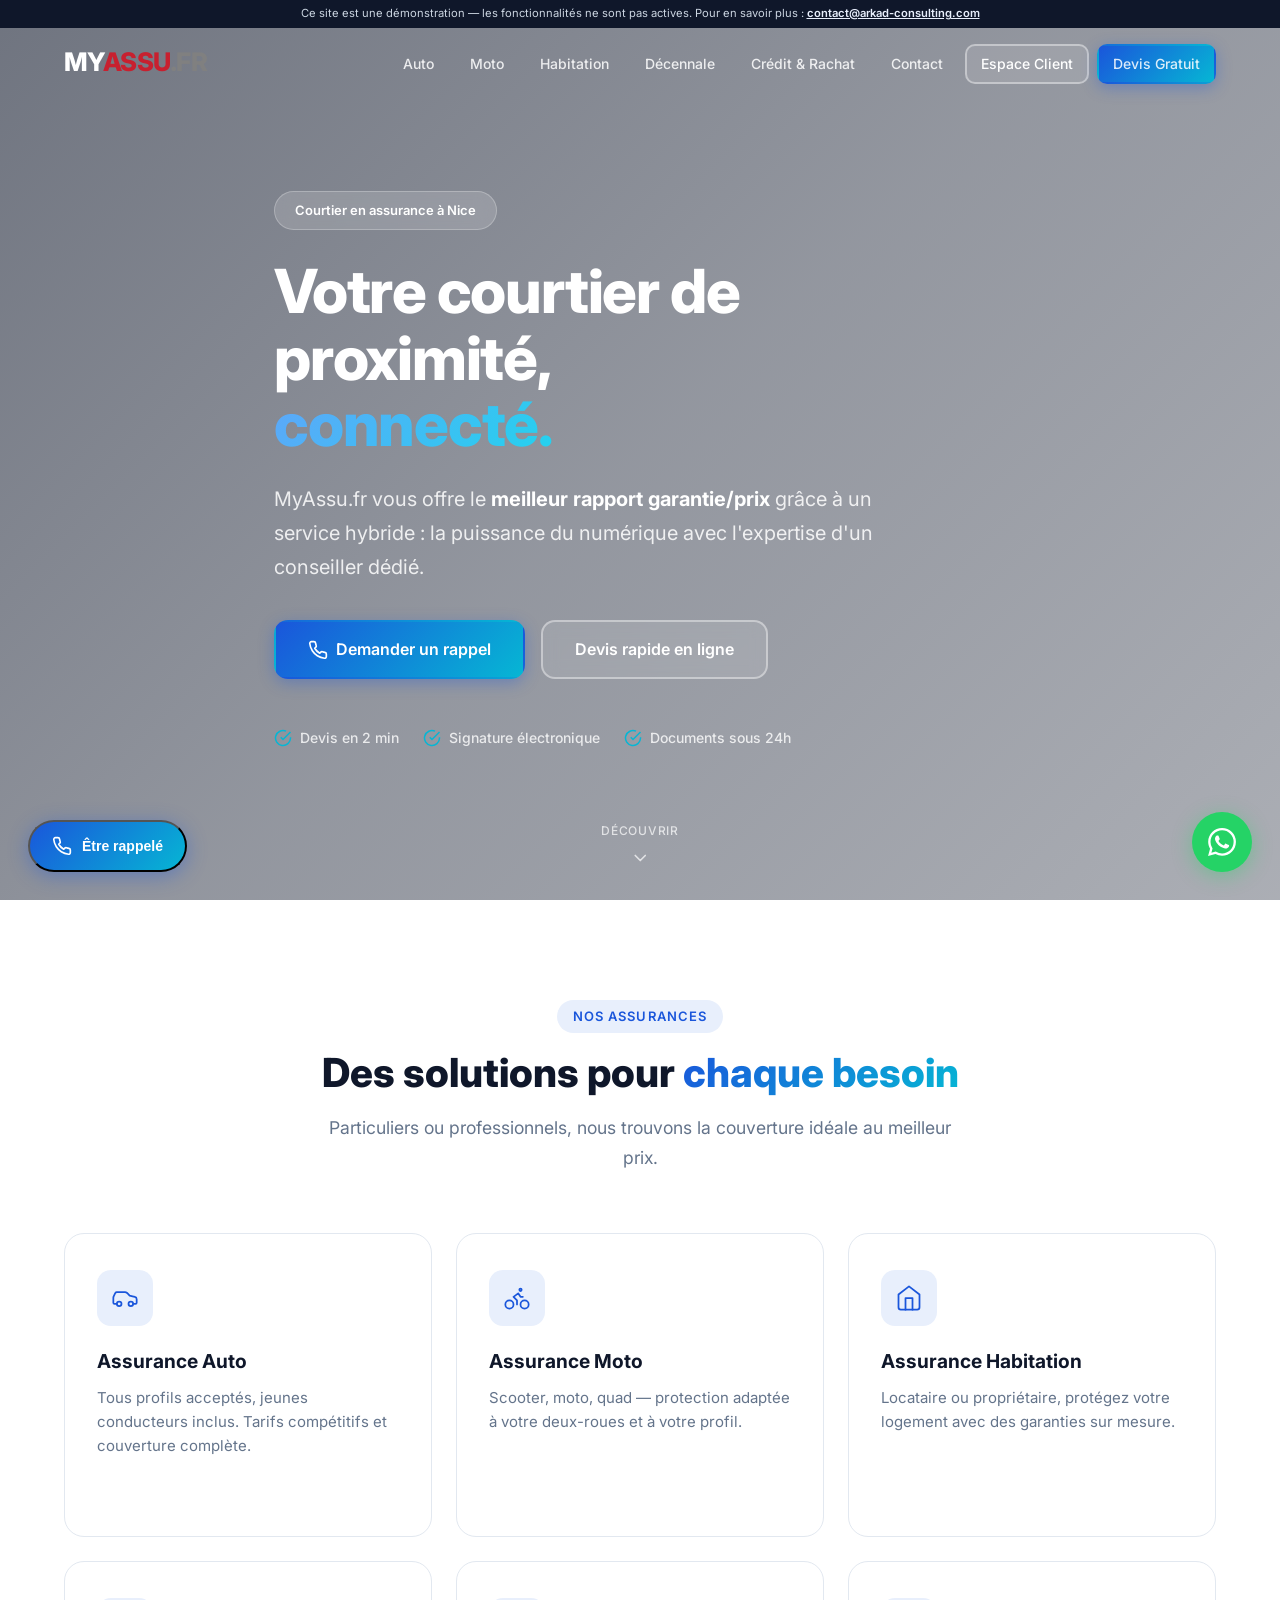
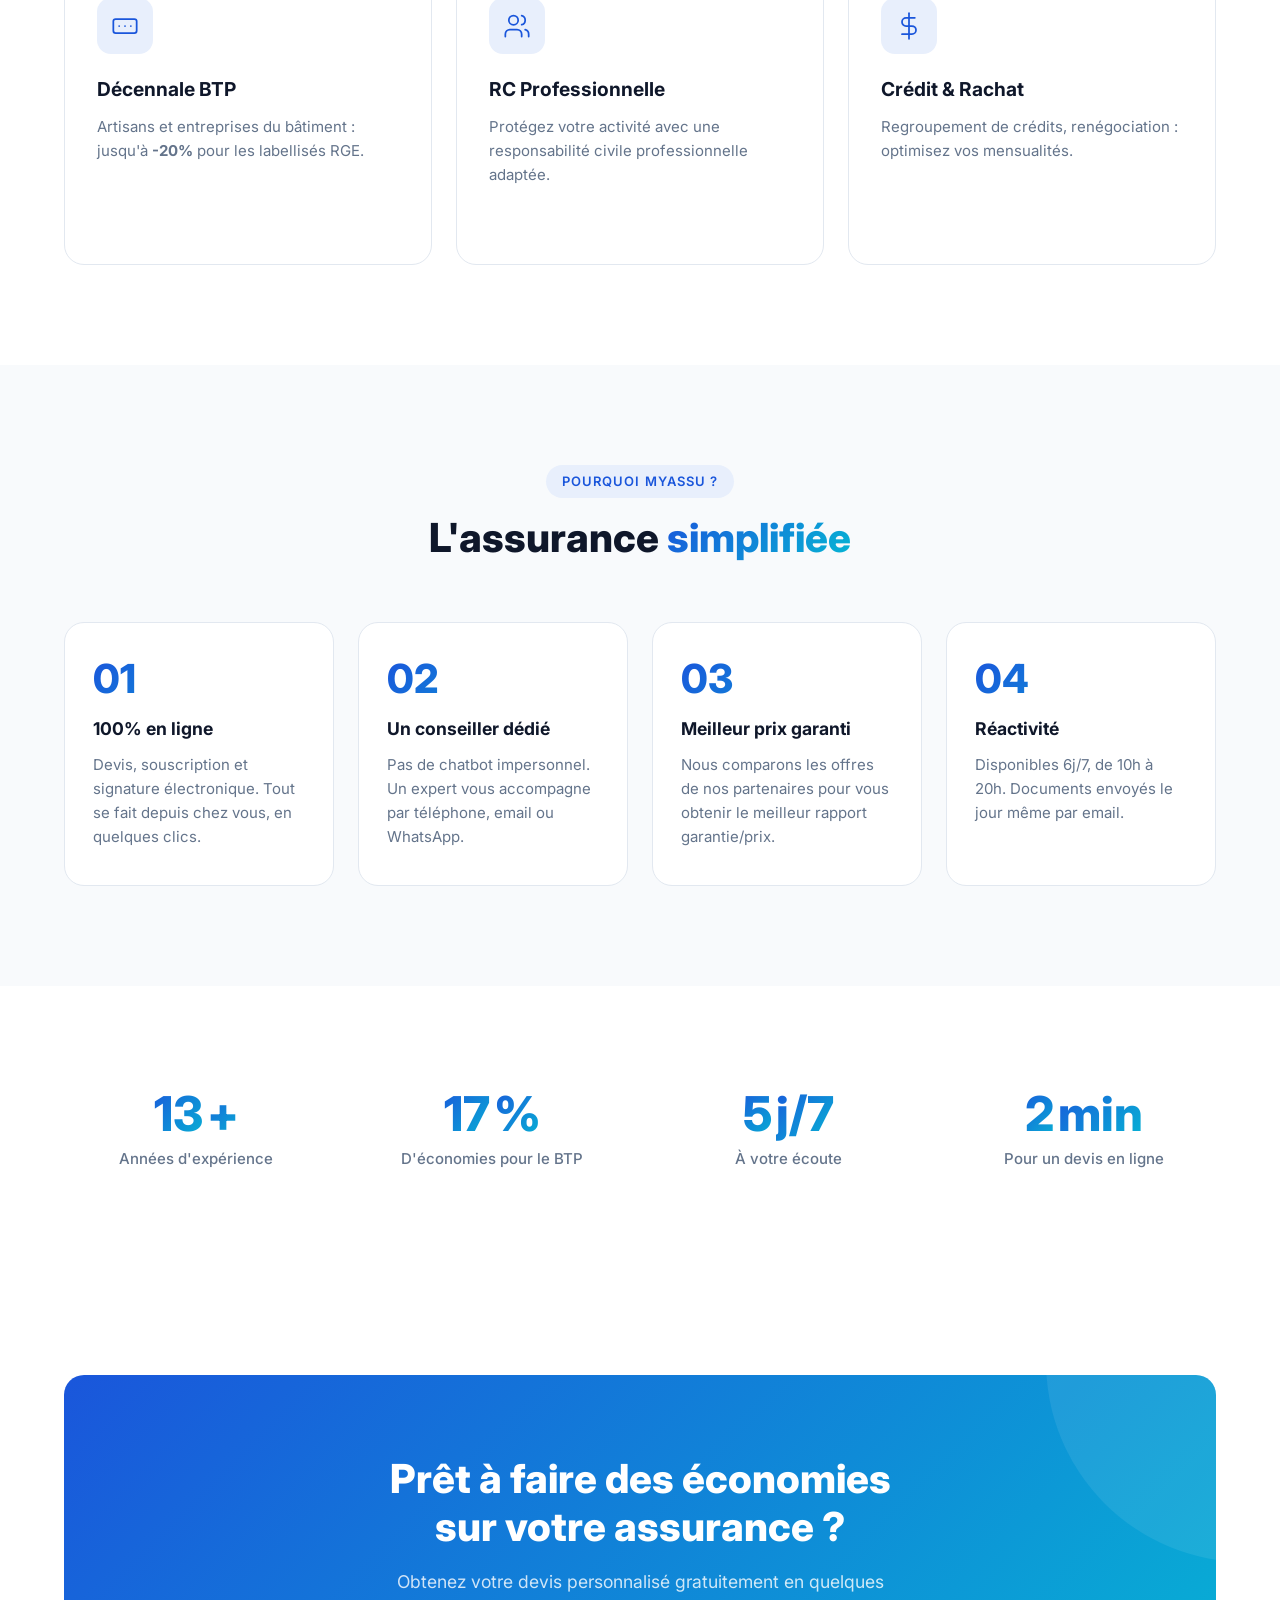
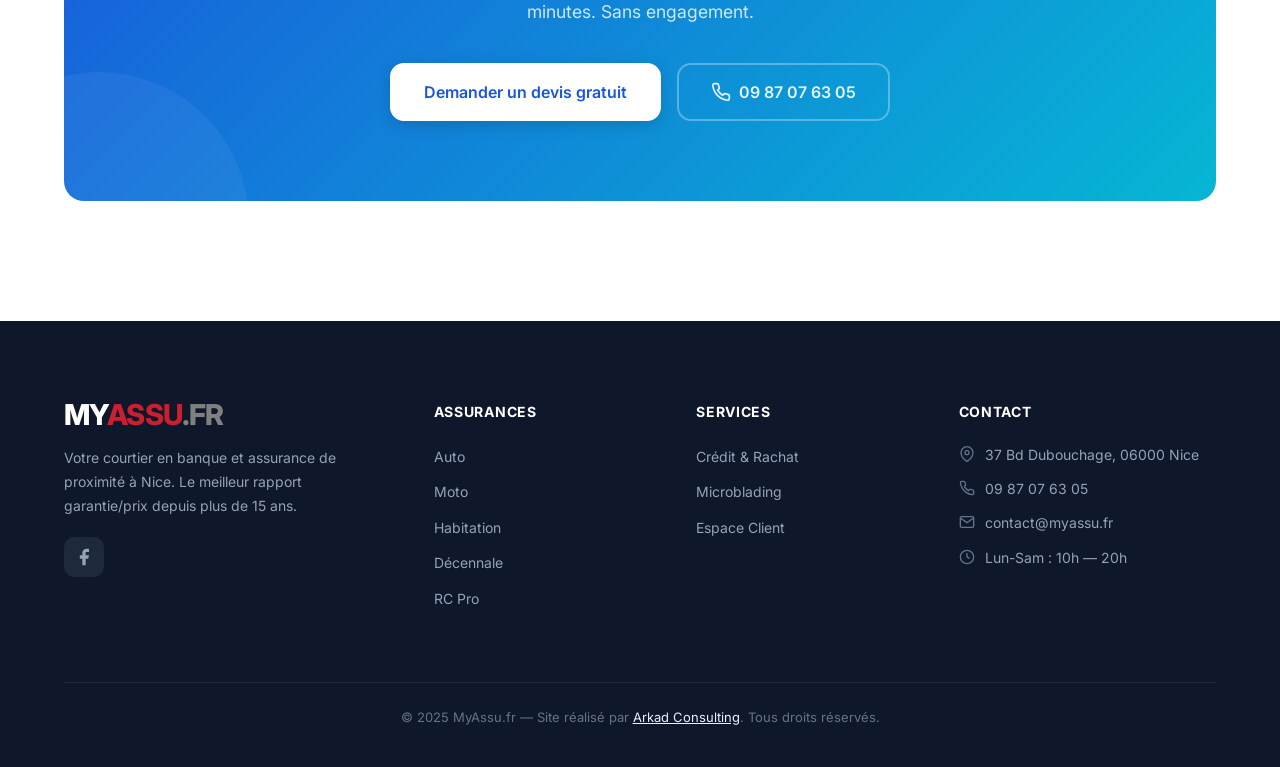
==== commit d441ef03: "Ajout modal rappel, bannière démo Arkad et uniformisation hero - Modal popup "Être rappelé" avec cha" ====
--- a/index.html
+++ b/index.html
@@ -20,6 +20,11 @@
   <link href="https://fonts.googleapis.com/css2?family=Inter:wght@400;500;600;700;800&display=swap" rel="stylesheet">
 </head>
 <body>
+  <!-- DEMO BANNER -->
+  <div class="demo-banner">
+    Ce site est une démonstration — les fonctionnalités ne sont pas actives. Pour en savoir plus : <a href="mailto:contact@arkad-consulting.com">contact@arkad-consulting.com</a>
+  </div>
+
 
   <!-- NAVBAR -->
   <nav class="navbar" id="navbar">
@@ -76,6 +81,10 @@
           Documents sous 24h
         </div>
       </div>
+    </div>
+    <div class="hero-scroll">
+      Découvrir
+      <svg width="20" height="20" viewBox="0 0 24 24" fill="none" stroke="currentColor" stroke-width="2" stroke-linecap="round" stroke-linejoin="round"><polyline points="6 9 12 15 18 9"/></svg>
     </div>
   </header>
 
@@ -282,16 +291,47 @@
         </div>
       </div>
       <div class="footer-bottom">
-        <p>&copy; 2025 MyAssu.fr — Courtier en banque et assurance. Tous droits réservés.</p>
+        <p>&copy; 2025 MyAssu.fr — Site réalisé par <a href="mailto:contact@arkad-consulting.com" style="color:var(--primary-light);text-decoration:underline">Arkad Consulting</a>. Tous droits réservés.</p>
       </div>
     </div>
   </footer>
+
+  <!-- CALLBACK FLOATING -->
+  <button class="callback-float" aria-label="Être rappelé">
+    <svg width="20" height="20" viewBox="0 0 24 24" fill="none" stroke="currentColor" stroke-width="2" stroke-linecap="round" stroke-linejoin="round"><path d="M22 16.92v3a2 2 0 0 1-2.18 2 19.79 19.79 0 0 1-8.63-3.07 19.5 19.5 0 0 1-6-6 19.79 19.79 0 0 1-3.07-8.67A2 2 0 0 1 4.11 2h3a2 2 0 0 1 2 1.72c.127.96.361 1.903.7 2.81a2 2 0 0 1-.45 2.11L8.09 9.91a16 16 0 0 0 6 6l1.27-1.27a2 2 0 0 1 2.11-.45c.907.339 1.85.573 2.81.7A2 2 0 0 1 22 16.92z"/></svg>
+    <span>Être rappelé</span>
+  </button>
 
   <!-- WHATSAPP FLOATING -->
   <a href="https://wa.me/33987076305" class="whatsapp-float" target="_blank" rel="noopener" aria-label="Nous contacter sur WhatsApp">
     <svg width="28" height="28" viewBox="0 0 24 24" fill="currentColor"><path d="M17.472 14.382c-.297-.149-1.758-.867-2.03-.967-.273-.099-.471-.148-.67.15-.197.297-.767.966-.94 1.164-.173.199-.347.223-.644.075-.297-.15-1.255-.463-2.39-1.475-.883-.788-1.48-1.761-1.653-2.059-.173-.297-.018-.458.13-.606.134-.133.298-.347.446-.52.149-.174.198-.298.298-.497.099-.198.05-.371-.025-.52-.075-.149-.669-1.612-.916-2.207-.242-.579-.487-.5-.669-.51-.173-.008-.371-.01-.57-.01-.198 0-.52.074-.792.372-.272.297-1.04 1.016-1.04 2.479 0 1.462 1.065 2.875 1.213 3.074.149.198 2.096 3.2 5.077 4.487.709.306 1.262.489 1.694.625.712.227 1.36.195 1.871.118.571-.085 1.758-.719 2.006-1.413.248-.694.248-1.289.173-1.413-.074-.124-.272-.198-.57-.347m-5.421 7.403h-.004a9.87 9.87 0 01-5.031-1.378l-.361-.214-3.741.982.998-3.648-.235-.374a9.86 9.86 0 01-1.51-5.26c.001-5.45 4.436-9.884 9.888-9.884 2.64 0 5.122 1.03 6.988 2.898a9.825 9.825 0 012.893 6.994c-.003 5.45-4.437 9.884-9.885 9.884m8.413-18.297A11.815 11.815 0 0012.05 0C5.495 0 .16 5.335.157 11.892c0 2.096.547 4.142 1.588 5.945L.057 24l6.305-1.654a11.882 11.882 0 005.683 1.448h.005c6.554 0 11.89-5.335 11.893-11.893a11.821 11.821 0 00-3.48-8.413z"/></svg>
   </a>
 
+
+  <!-- CALLBACK MODAL -->
+  <div id="callbackModal" class="modal-overlay">
+    <div class="modal">
+      <button class="modal-close" aria-label="Fermer">&times;</button>
+      <div class="modal-icon">
+        <svg width="32" height="32" viewBox="0 0 24 24" fill="none" stroke="var(--primary)" stroke-width="2" stroke-linecap="round" stroke-linejoin="round"><path d="M22 16.92v3a2 2 0 0 1-2.18 2 19.79 19.79 0 0 1-8.63-3.07 19.5 19.5 0 0 1-6-6 19.79 19.79 0 0 1-3.07-8.67A2 2 0 0 1 4.11 2h3a2 2 0 0 1 2 1.72c.127.96.361 1.903.7 2.81a2 2 0 0 1-.45 2.11L8.09 9.91a16 16 0 0 0 6 6l1.27-1.27a2 2 0 0 1 2.11-.45c.907.339 1.85.573 2.81.7A2 2 0 0 1 22 16.92z"/></svg>
+      </div>
+      <h3>Être rappelé</h3>
+      <p class="modal-desc">Laissez-nous vos coordonnées, un conseiller vous rappelle dans les plus brefs délais.</p>
+      <form id="callbackForm">
+        <div class="form-group">
+          <input type="text" name="name" placeholder="Votre nom" required>
+        </div>
+        <div class="form-group">
+          <input type="tel" name="phone" placeholder="Votre téléphone" required>
+        </div>
+        <button type="submit" class="btn btn-primary" style="width:100%">Demander un rappel</button>
+      </form>
+      <div id="callbackSuccess" class="modal-success">
+        <svg width="48" height="48" viewBox="0 0 24 24" fill="none" stroke="#10b981" stroke-width="2" stroke-linecap="round" stroke-linejoin="round"><path d="M22 11.08V12a10 10 0 1 1-5.93-9.14"/><polyline points="22 4 12 14.01 9 11.01"/></svg>
+        <p>Merci ! Un conseiller vous rappellera très bientôt.</p>
+      </div>
+    </div>
+  </div>
   <script src="js/main.js"></script>
 </body>
 </html>
--- a/css/style.css
+++ b/css/style.css
@@ -70,7 +70,7 @@
 /* ============================================
    NAVBAR
    ============================================ */
-.navbar{position:fixed;top:0;left:0;right:0;z-index:1000;padding:16px 0;transition:all var(--transition)}
+.navbar{position:fixed;top:28px;left:0;right:0;z-index:1000;padding:16px 0;transition:all var(--transition)}
 .navbar.scrolled{background:rgba(255,255,255,.92);backdrop-filter:blur(20px);-webkit-backdrop-filter:blur(20px);box-shadow:var(--shadow);padding:10px 0}
 .nav-container{display:flex;align-items:center;justify-content:space-between}
 .logo-text{font-size:1.6rem;font-weight:800;letter-spacing:-.02em;line-height:1}
@@ -106,7 +106,7 @@
 .hero{position:relative;min-height:100vh;display:flex;align-items:center;padding:120px 0 80px;overflow:hidden}
 .hero-bg{position:absolute;inset:0;z-index:0}
 .hero-video{position:absolute;top:50%;left:50%;min-width:100%;min-height:100%;width:auto;height:auto;transform:translate(-50%,-50%);object-fit:cover}
-.hero-overlay{position:absolute;inset:0;background:linear-gradient(135deg, rgba(15,23,42,.82) 0%, rgba(26,86,219,.6) 60%, rgba(6,182,212,.5) 100%)}
+.hero-overlay{position:absolute;inset:0;background:linear-gradient(135deg, rgba(15,23,42,.6) 0%, rgba(15,23,42,.45) 50%, rgba(15,23,42,.35) 100%)}
 .hero-content{position:relative;z-index:1;max-width:780px}
 .hero-badge{display:inline-flex;align-items:center;gap:8px;font-size:.813rem;font-weight:600;color:var(--white);background:rgba(255,255,255,.15);border:1px solid rgba(255,255,255,.25);padding:8px 20px;border-radius:var(--radius-full);margin-bottom:28px;backdrop-filter:blur(10px)}
 .hero h1{font-size:clamp(2.2rem,5.5vw,3.8rem);font-weight:800;line-height:1.1;letter-spacing:-.02em;margin-bottom:24px;color:var(--white)}
@@ -116,6 +116,12 @@
 .hero-trust{display:flex;flex-wrap:wrap;gap:24px}
 .trust-item{display:flex;align-items:center;gap:8px;font-size:.875rem;font-weight:500;color:rgba(255,255,255,.8)}
 .trust-item svg{color:var(--accent);flex-shrink:0}
+
+/* SCROLL INDICATOR */
+.hero-scroll{position:absolute;bottom:32px;left:50%;transform:translateX(-50%);z-index:2;display:flex;flex-direction:column;align-items:center;gap:8px;color:rgba(255,255,255,.7);font-size:.75rem;font-weight:500;letter-spacing:.06em;text-transform:uppercase;cursor:pointer;transition:color var(--transition)}
+.hero-scroll:hover{color:var(--white)}
+.hero-scroll svg{animation:scrollBounce 2s ease-in-out infinite}
+@keyframes scrollBounce{0%,100%{transform:translateY(0)}50%{transform:translateY(6px)}}
 
 /* ============================================
    SERVICES
@@ -188,6 +194,48 @@
    ============================================ */
 .whatsapp-float{position:fixed;bottom:28px;right:28px;z-index:900;width:60px;height:60px;display:flex;align-items:center;justify-content:center;border-radius:50%;background:#25d366;color:var(--white);box-shadow:0 4px 20px rgba(37,211,102,.4);transition:all var(--transition)}
 .whatsapp-float:hover{transform:scale(1.1);box-shadow:0 6px 28px rgba(37,211,102,.55)}
+
+/* ============================================
+   CALLBACK FLOAT
+   ============================================ */
+.callback-float{position:fixed;bottom:28px;left:28px;z-index:900;display:flex;align-items:center;gap:10px;padding:14px 22px;border-radius:var(--radius-full);background:var(--gradient);color:var(--white);font-size:.875rem;font-weight:600;box-shadow:0 4px 20px rgba(26,86,219,.4);transition:all var(--transition);text-decoration:none}
+.callback-float:hover{transform:translateY(-2px);box-shadow:0 8px 30px rgba(26,86,219,.55)}
+.callback-float svg{flex-shrink:0;animation:callPulse 2s ease-in-out infinite}
+@keyframes callPulse{0%,100%{transform:rotate(0deg)}10%{transform:rotate(-12deg)}20%{transform:rotate(12deg)}30%{transform:rotate(-8deg)}40%{transform:rotate(0deg)}}
+
+@media(max-width:768px){
+  .callback-float span{display:none}
+  .callback-float{padding:16px;border-radius:50%;width:60px;height:60px;justify-content:center}
+}
+
+/* ============================================
+   CALLBACK MODAL
+   ============================================ */
+.modal-overlay{position:fixed;inset:0;z-index:2000;background:rgba(15,23,42,.6);backdrop-filter:blur(6px);-webkit-backdrop-filter:blur(6px);display:flex;align-items:center;justify-content:center;padding:24px;opacity:0;visibility:hidden;transition:all .3s ease}
+.modal-overlay.active{opacity:1;visibility:visible}
+.modal{background:var(--white);border-radius:var(--radius-lg);box-shadow:var(--shadow-xl);width:100%;max-width:440px;padding:40px 36px;position:relative;transform:translateY(20px) scale(.97);transition:transform .3s ease}
+.modal-overlay.active .modal{transform:translateY(0) scale(1)}
+.modal-close{position:absolute;top:16px;right:16px;width:36px;height:36px;display:flex;align-items:center;justify-content:center;border-radius:10px;background:none;border:none;cursor:pointer;color:var(--gray-400);transition:all var(--transition)}
+.modal-close:hover{background:var(--gray-100);color:var(--dark)}
+.modal-icon{width:56px;height:56px;display:flex;align-items:center;justify-content:center;border-radius:14px;background:var(--primary-light);color:var(--primary);margin-bottom:20px}
+.modal h3{font-size:1.3rem;font-weight:800;margin-bottom:6px}
+.modal p{font-size:.938rem;color:var(--gray-500);line-height:1.6;margin-bottom:24px}
+.modal .form-group{margin-bottom:16px}
+.modal .form-group label{display:block;font-size:.813rem;font-weight:600;color:var(--dark);margin-bottom:6px}
+.modal .form-group input{width:100%;padding:13px 16px;font-family:inherit;font-size:.938rem;color:var(--dark);background:var(--gray-50);border:1.5px solid var(--gray-200);border-radius:var(--radius);transition:all var(--transition);outline:none}
+.modal .form-group input::placeholder{color:var(--gray-400)}
+.modal .form-group input:focus{border-color:var(--primary);background:var(--white);box-shadow:0 0 0 4px rgba(26,86,219,.1)}
+.modal .btn-full{width:100%;justify-content:center}
+.modal-success{display:none;text-align:center;padding:20px 0}
+.modal-success.visible{display:block}
+.modal-success svg{color:var(--primary);margin-bottom:12px}
+.modal-success h3{margin-bottom:6px}
+.modal-success p{margin-bottom:0}
+
+/* DEMO BANNER */
+.demo-banner{background:var(--dark);color:var(--gray-300);text-align:center;padding:6px 20px;font-size:.7rem;line-height:1.4;position:fixed;top:0;left:0;right:0;z-index:1100}
+.demo-banner a{color:var(--primary-light);font-weight:600;text-decoration:underline}
+.demo-banner a:hover{color:var(--white)}
 
 /* ============================================
    ANIMATIONS
